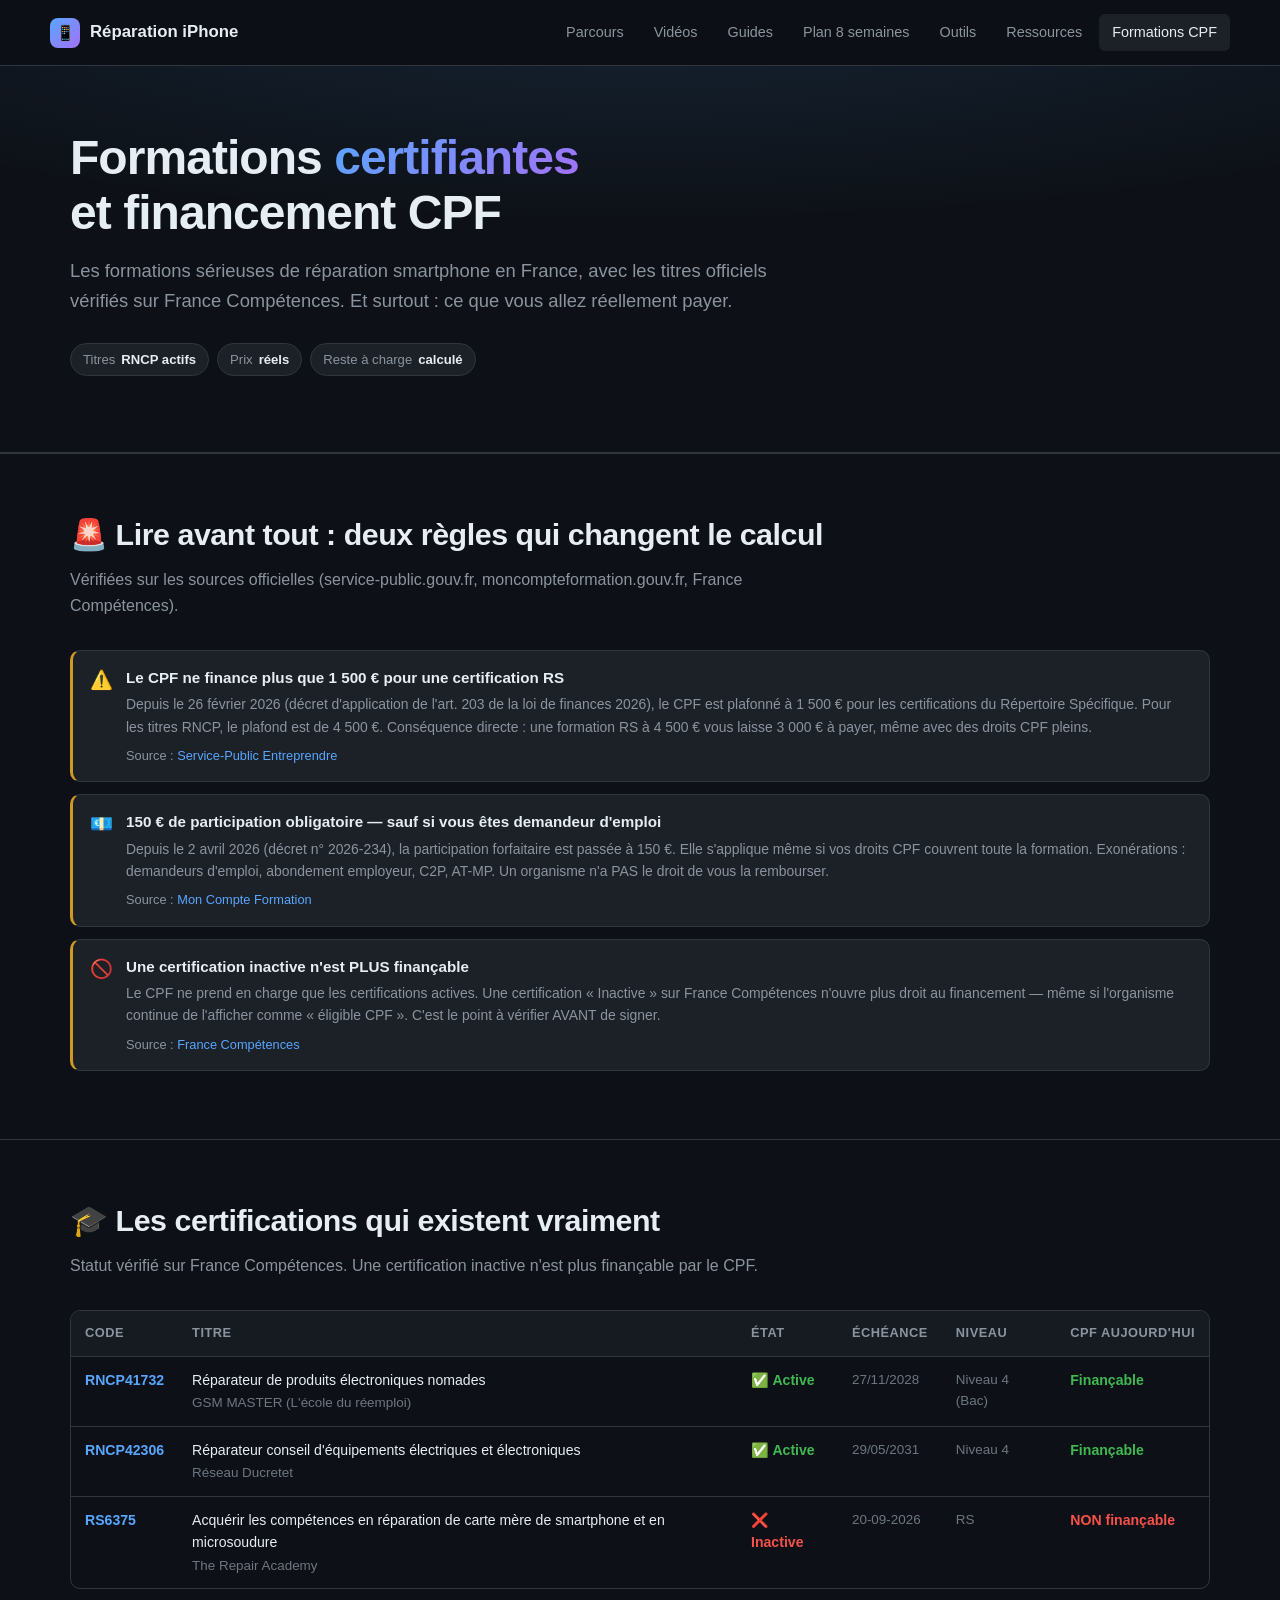
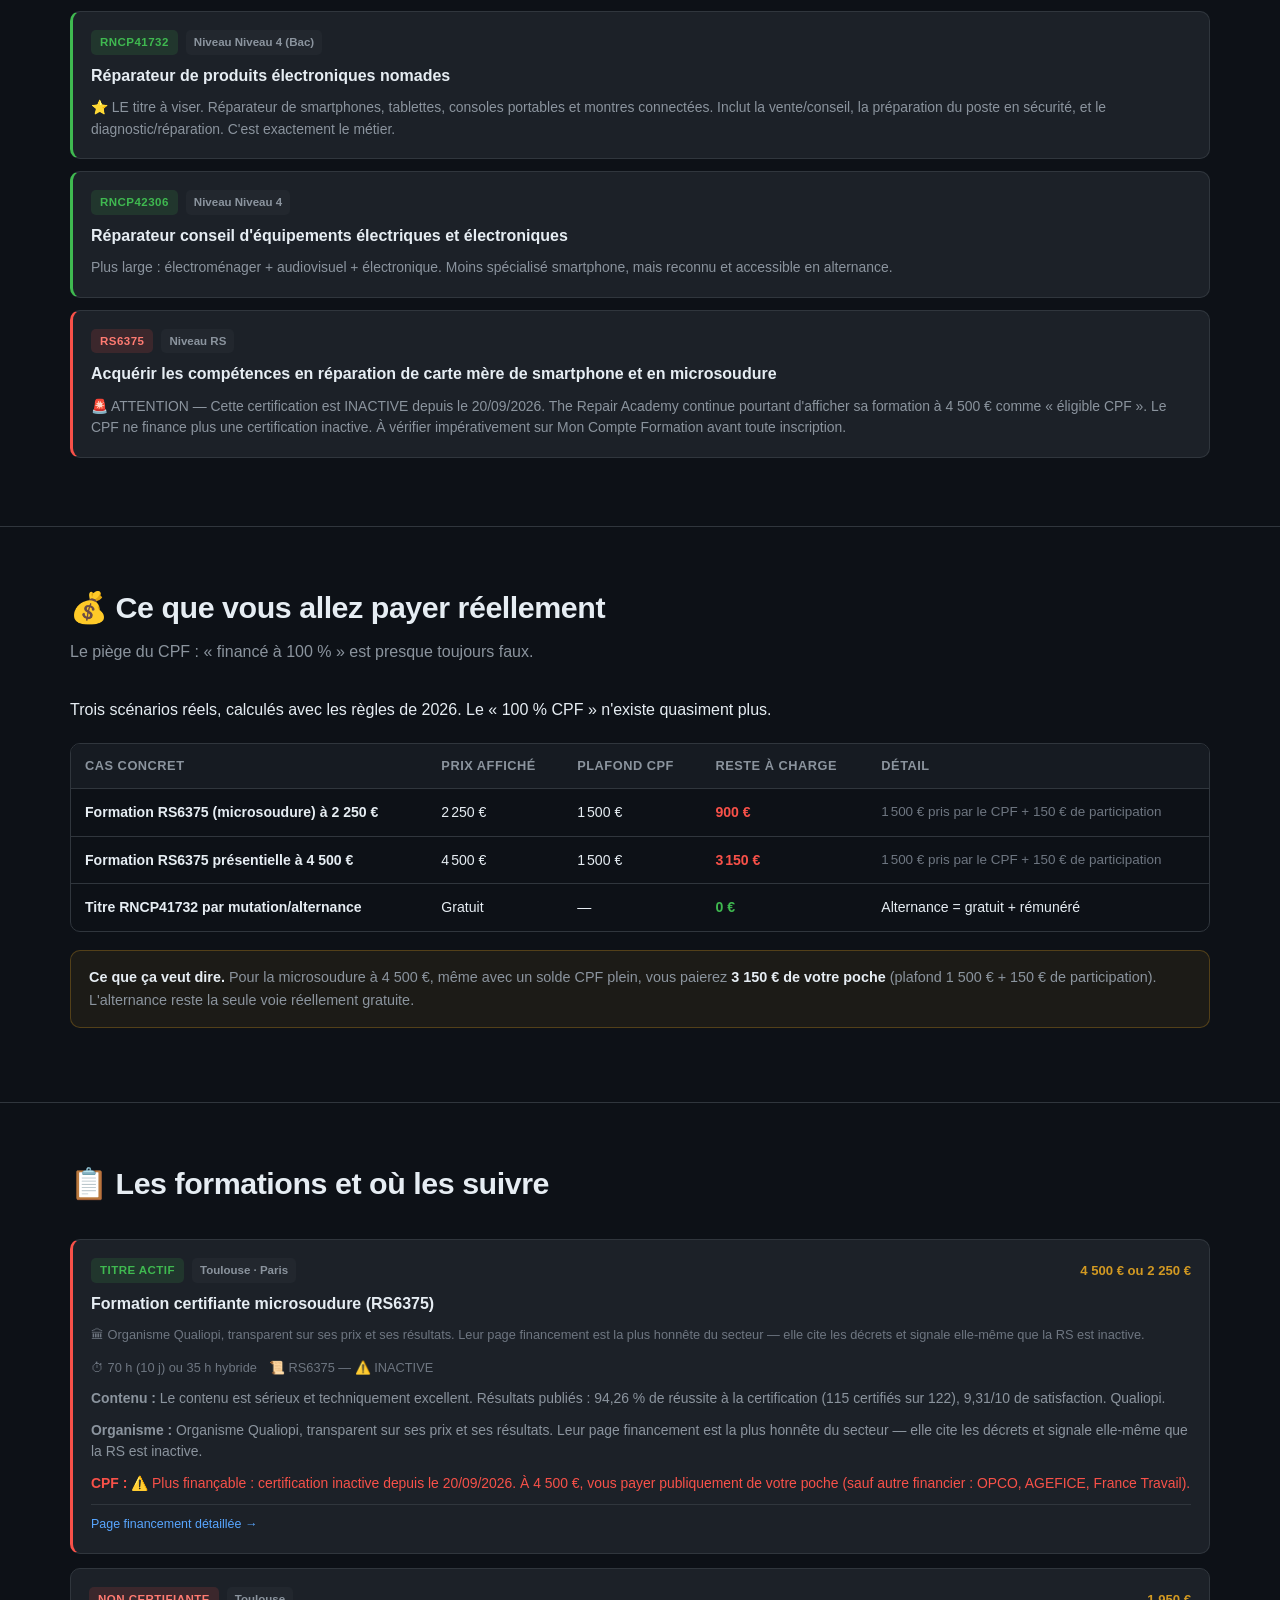
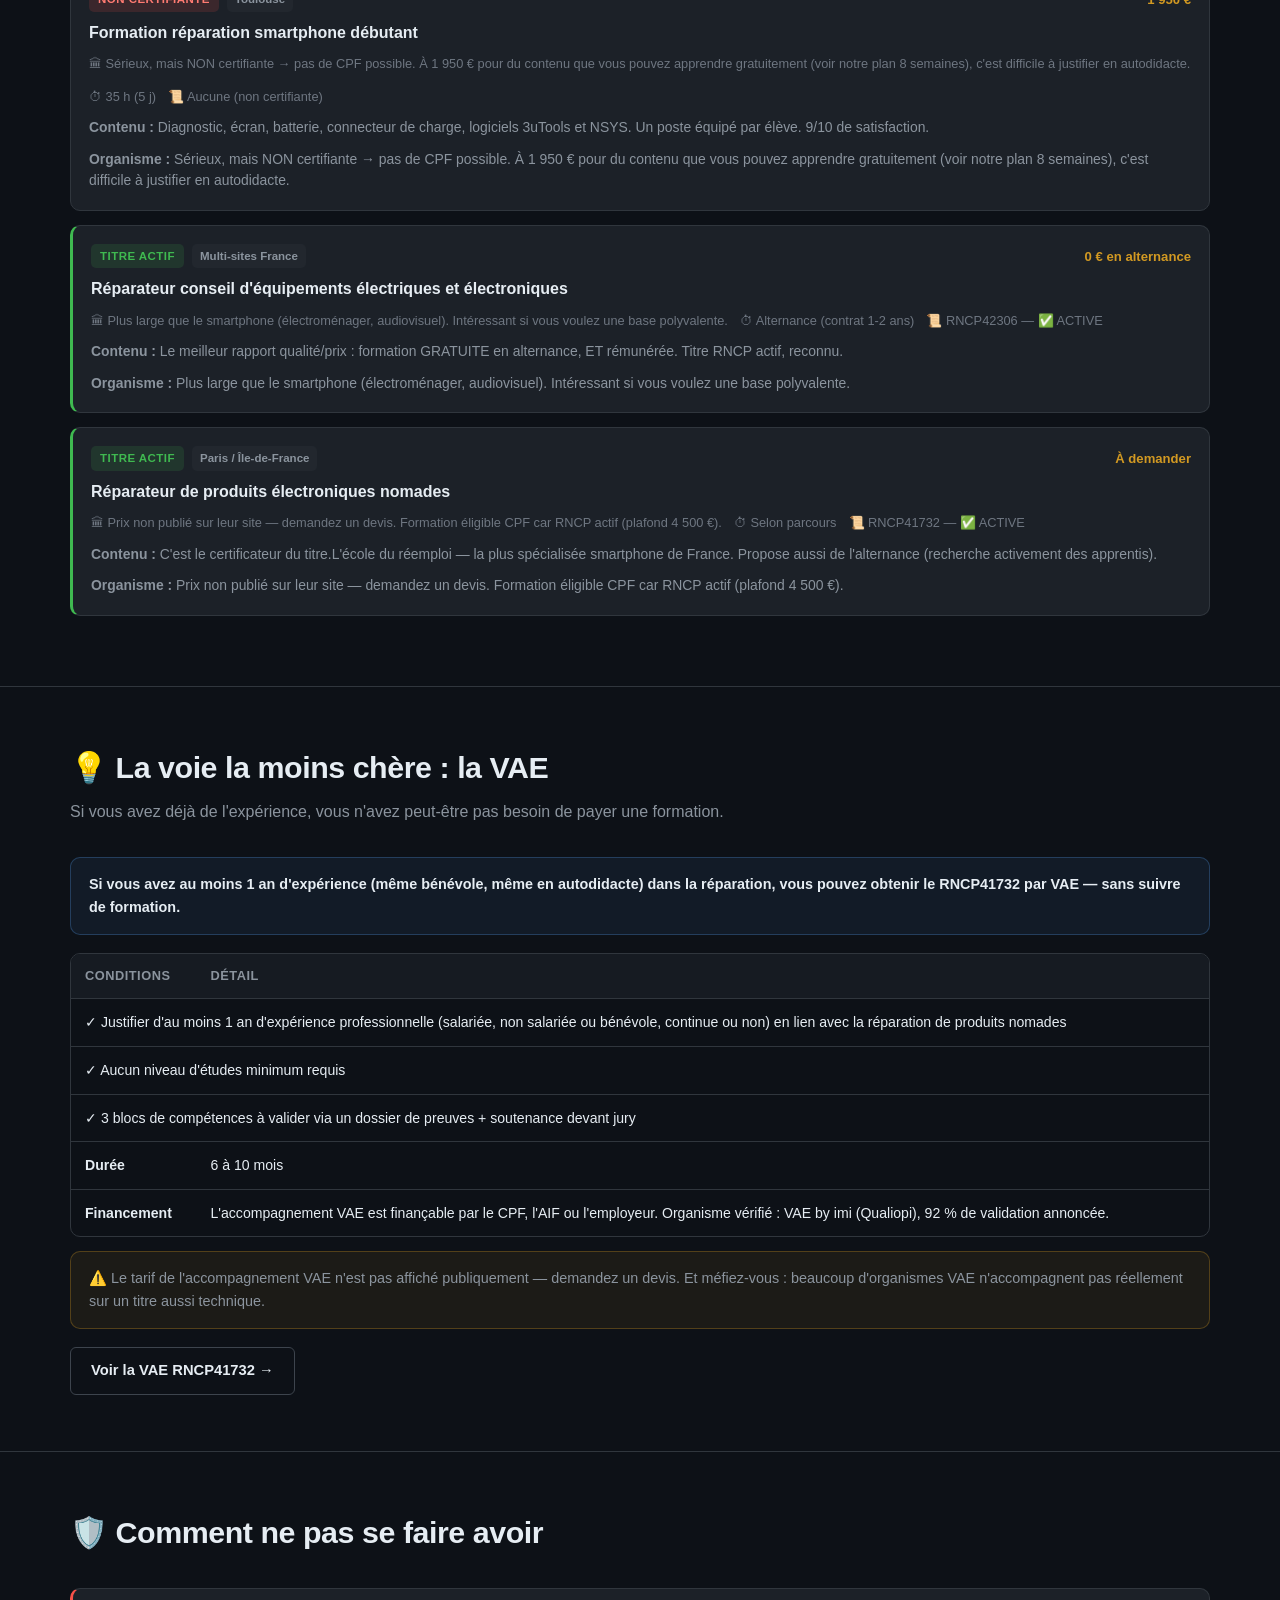
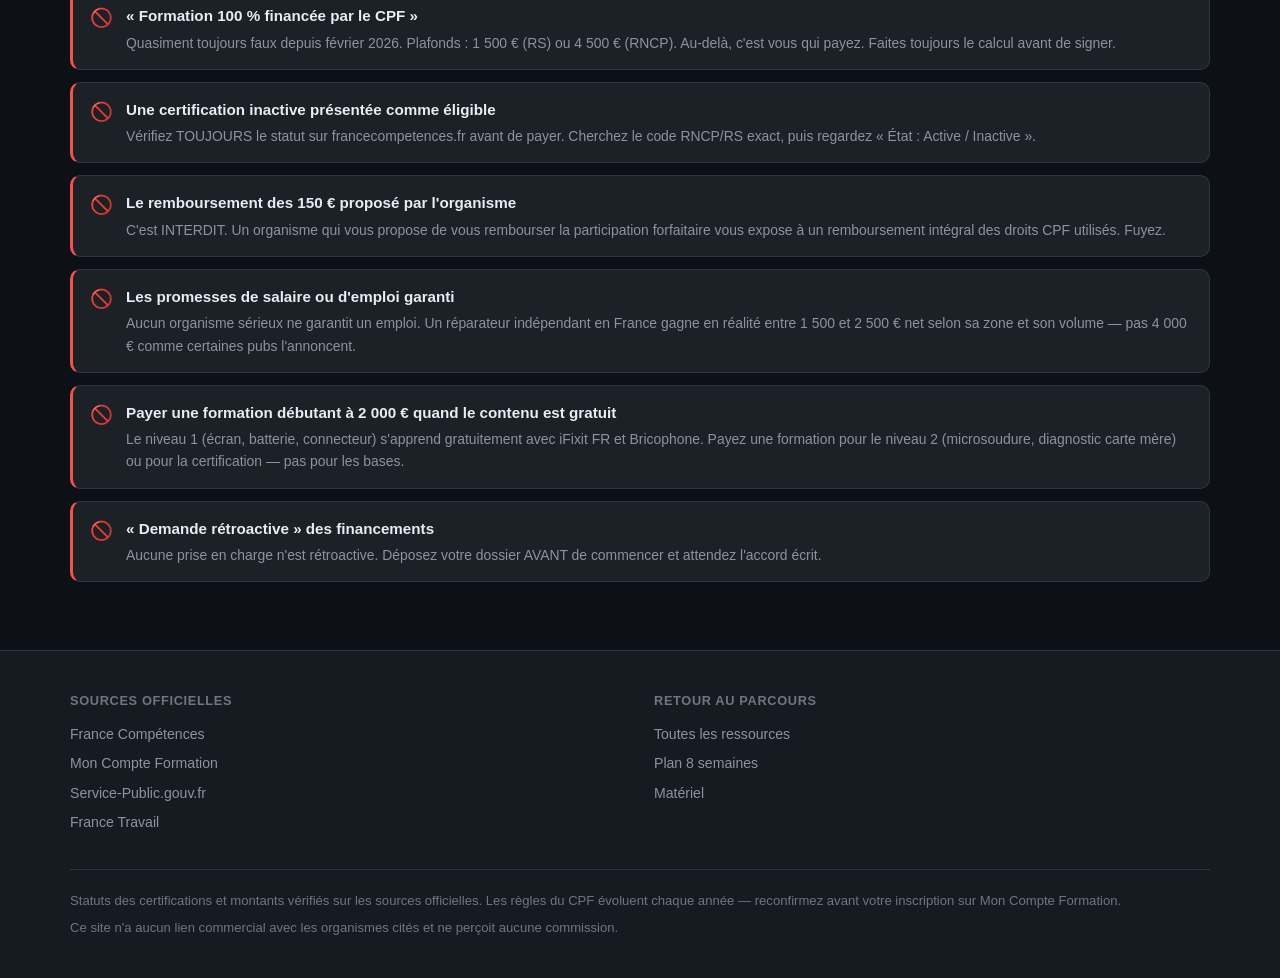
==== formations.html @ 770abe6a "Ajout page Formations CPF avec verifications officielles DECOUVERTES CRITIQUES verifiees sur francec" ====
<!DOCTYPE html>
<html lang="fr">
<head>
<meta charset="UTF-8">
<meta name="viewport" content="width=device-width, initial-scale=1">
<title>Formations CPF — Réparation smartphone</title>
<meta name="description" content="Formations sérieuses de réparation smartphone éligibles au CPF : titres RNCP actifs, prix réels, reste à charge calculé. Avec les pièges à éviter.">
<link rel="stylesheet" href="css/style.css">
</head>
<body>

<header>
  <div class="wrap nav">
    <a href="index.html" class="logo"><span class="mark">📱</span><span class="txt">Réparation iPhone</span></a>
    <nav class="nav-links">
      <a href="index.html">Parcours</a>
      <a href="videos.html">Vidéos</a>
      <a href="guides.html">Guides</a>
      <a href="plan.html">Plan 8 semaines</a>
      <a href="outils.html">Outils</a>
      <a href="ressources.html">Ressources</a>
      <a href="formations.html" class="active">Formations CPF</a>
    </nav>
  </div>
</header>

<div class="wrap">
  <div id="erreur-donnees" class="note-box warn hidden" style="margin-top:20px">
    <strong>⚠️ Impossible de charger les données.</strong> Lancez un serveur local : <code>python3 -m http.server 8000</code>.
  </div>
</div>

<section class="hero">
  <div class="wrap">
    <h1>Formations <span class="grad">certifiantes</span><br>et financement CPF</h1>
    <p class="lead">
      Les formations sérieuses de réparation smartphone en France, avec les titres officiels
      vérifiés sur France Compétences. Et surtout : ce que vous allez réellement payer.
    </p>
    <div class="badges">
      <span class="badge">Titres <strong>RNCP actifs</strong></span>
      <span class="badge">Prix <strong>réels</strong></span>
      <span class="badge">Reste à charge <strong>calculé</strong></span>
    </div>
  </div>
</section>

<section>
  <div class="wrap">
    <div class="sec-head">
      <h2>🚨 Lire avant tout : deux règles qui changent le calcul</h2>
      <p>Vérifiées sur les sources officielles (service-public.gouv.fr, moncompteformation.gouv.fr, France Compétences).</p>
    </div>
    <div id="regles-cles"></div>
  </div>
</section>

<section>
  <div class="wrap">
    <div class="sec-head">
      <h2>🎓 Les certifications qui existent vraiment</h2>
      <p>Statut vérifié sur France Compétences. Une certification inactive n'est plus finançable par le CPF.</p>
    </div>
    <div id="certifications"></div>
  </div>
</section>

<section>
  <div class="wrap">
    <div class="sec-head">
      <h2>💰 Ce que vous allez payer réellement</h2>
      <p>Le piège du CPF : « financé à 100 % » est presque toujours faux.</p>
    </div>
    <div id="simulateur"></div>
  </div>
</section>

<section>
  <div class="wrap">
    <div class="sec-head">
      <h2>📋 Les formations et où les suivre</h2>
    </div>
    <div id="formations-conteneur"></div>
  </div>
</section>

<section>
  <div class="wrap">
    <div class="sec-head">
      <h2>💡 La voie la moins chère : la VAE</h2>
      <p>Si vous avez déjà de l'expérience, vous n'avez peut-être pas besoin de payer une formation.</p>
    </div>
    <div id="vae-conteneur"></div>
  </div>
</section>

<section>
  <div class="wrap">
    <div class="sec-head">
      <h2>🛡️ Comment ne pas se faire avoir</h2>
    </div>
    <div id="pieges-cpf"></div>
  </div>
</section>

<footer>
  <div class="wrap">
    <div class="foot-grid">
      <div class="foot-col">
        <h5>Sources officielles</h5>
        <a href="https://www.francecompetences.fr" target="_blank" rel="noopener">France Compétences</a>
        <a href="https://www.moncompteformation.gouv.fr" target="_blank" rel="noopener">Mon Compte Formation</a>
        <a href="https://www.service-public.gouv.fr" target="_blank" rel="noopener">Service-Public.gouv.fr</a>
        <a href="https://www.francetravail.fr" target="_blank" rel="noopener">France Travail</a>
      </div>
      <div class="foot-col">
        <h5>Retour au parcours</h5>
        <a href="index.html">Toutes les ressources</a>
        <a href="plan.html">Plan 8 semaines</a>
        <a href="outils.html">Matériel</a>
      </div>
    </div>
    <div class="foot-bottom">
      <p>Statuts des certifications et montants vérifiés sur les sources officielles. Les règles du CPF évoluent chaque année — reconfirmez avant votre inscription sur Mon Compte Formation.</p>
      <p>Ce site n'a aucun lien commercial avec les organismes cités et ne perçoit aucune commission.</p>
    </div>
  </div>
</footer>

<script src="js/app.js"></script>
<script src="js/formations.js"></script>
</body>
</html>
---- css/style.css ----
/* ============================================
   Réparation iPhone — Feuille de style
   Thème sombre moderne, responsive
   ============================================ */

:root {
  --bg: #0d1117;
  --bg-alt: #161b22;
  --bg-card: #1c2128;
  --bg-hover: #22272e;
  --border: #30363d;
  --border-light: #3d444d;
  --text: #e6edf3;
  --text-dim: #8b949e;
  --text-faint: #6e7681;
  --accent: #58a6ff;
  --accent-hover: #79c0ff;
  --vert: #3fb950;
  --bleu: #58a6ff;
  --orange: #d29922;
  --rouge: #f85149;
  --violet: #a371f7;
  --radius: 10px;
  --radius-sm: 6px;
  --shadow: 0 4px 16px rgba(0,0,0,.4);
  --maxw: 1180px;
}

* { box-sizing: border-box; margin: 0; padding: 0; }

html { scroll-behavior: smooth; }

body {
  font-family: -apple-system, BlinkMacSystemFont, "Segoe UI", Roboto, "Helvetica Neue", Arial, sans-serif;
  background: var(--bg);
  color: var(--text);
  line-height: 1.6;
  -webkit-font-smoothing: antialiased;
}

a { color: var(--accent); text-decoration: none; }
a:hover { color: var(--accent-hover); text-decoration: underline; }

.wrap { max-width: var(--maxw); margin: 0 auto; padding: 0 20px; }

/* ---------- HEADER ---------- */
header {
  border-bottom: 1px solid var(--border);
  background: rgba(13,17,23,.95);
  backdrop-filter: blur(8px);
  position: sticky;
  top: 0;
  z-index: 100;
}

.nav {
  display: flex;
  align-items: center;
  justify-content: space-between;
  gap: 16px;
  padding: 14px 0;
  flex-wrap: wrap;
}

.logo {
  display: flex;
  align-items: center;
  gap: 10px;
  font-weight: 700;
  font-size: 1.05rem;
  color: var(--text);
}
.logo:hover { text-decoration: none; color: var(--text); }
.logo .mark {
  width: 30px; height: 30px;
  border-radius: 8px;
  background: linear-gradient(135deg, var(--accent), var(--violet));
  display: grid;
  place-items: center;
  font-size: 15px;
  flex-shrink: 0;
}

.nav-links { display: flex; gap: 4px; flex-wrap: wrap; }
.nav-links a {
  padding: 7px 13px;
  border-radius: var(--radius-sm);
  color: var(--text-dim);
  font-size: .9rem;
  font-weight: 500;
  transition: background .15s, color .15s;
}
.nav-links a:hover { background: var(--bg-hover); color: var(--text); text-decoration: none; }
.nav-links a.active { background: var(--bg-card); color: var(--text); }

/* ---------- HERO ---------- */
.hero {
  padding: 64px 0 48px;
  border-bottom: 1px solid var(--border);
  background:
    radial-gradient(ellipse 80% 60% at 50% -20%, rgba(88,166,255,.13), transparent),
    var(--bg);
}

.hero h1 {
  font-size: clamp(1.9rem, 5vw, 3rem);
  line-height: 1.15;
  letter-spacing: -.02em;
  margin-bottom: 16px;
  font-weight: 800;
}
.hero h1 .grad {
  background: linear-gradient(135deg, var(--accent), var(--violet));
  -webkit-background-clip: text;
  background-clip: text;
  -webkit-text-fill-color: transparent;
}
.hero p.lead {
  font-size: clamp(1rem, 2.2vw, 1.15rem);
  color: var(--text-dim);
  max-width: 720px;
  margin-bottom: 28px;
}

.badges { display: flex; gap: 8px; flex-wrap: wrap; margin-bottom: 28px; }
.badge {
  display: inline-flex;
  align-items: center;
  gap: 6px;
  padding: 5px 12px;
  background: var(--bg-card);
  border: 1px solid var(--border);
  border-radius: 100px;
  font-size: .82rem;
  color: var(--text-dim);
}
.badge strong { color: var(--text); font-weight: 600; }

.cta-row { display: flex; gap: 12px; flex-wrap: wrap; }

.btn {
  display: inline-flex;
  align-items: center;
  gap: 8px;
  padding: 11px 20px;
  border-radius: var(--radius-sm);
  font-weight: 600;
  font-size: .92rem;
  border: 1px solid transparent;
  cursor: pointer;
  transition: all .15s;
}
.btn-primary { background: var(--accent); color: #04121f; }
.btn-primary:hover { background: var(--accent-hover); text-decoration: none; color: #04121f; }
.btn-ghost { background: transparent; color: var(--text); border-color: var(--border-light); }
.btn-ghost:hover { background: var(--bg-hover); text-decoration: none; color: var(--text); }

/* ---------- SECTIONS ---------- */
section { padding: 56px 0; }
section + section { border-top: 1px solid var(--border); }

.sec-head { margin-bottom: 32px; }
.sec-head h2 {
  font-size: clamp(1.4rem, 3.2vw, 1.9rem);
  letter-spacing: -.015em;
  margin-bottom: 8px;
  font-weight: 700;
}
.sec-head p { color: var(--text-dim); max-width: 760px; }

/* ---------- SEARCH ---------- */
.search-bar {
  display: flex;
  gap: 10px;
  margin-bottom: 20px;
  flex-wrap: wrap;
  align-items: center;
}
.search-bar input {
  flex: 1;
  min-width: 220px;
  padding: 11px 15px;
  background: var(--bg-card);
  border: 1px solid var(--border);
  border-radius: var(--radius-sm);
  color: var(--text);
  font-size: .95rem;
  font-family: inherit;
}
.search-bar input:focus {
  outline: none;
  border-color: var(--accent);
  box-shadow: 0 0 0 3px rgba(88,166,255,.15);
}

.filters { display: flex; gap: 7px; flex-wrap: wrap; margin-bottom: 28px; }
.chip {
  padding: 6px 14px;
  background: var(--bg-card);
  border: 1px solid var(--border);
  border-radius: 100px;
  font-size: .84rem;
  color: var(--text-dim);
  cursor: pointer;
  transition: all .15s;
  font-family: inherit;
}
.chip:hover { border-color: var(--border-light); color: var(--text); }
.chip.active { background: var(--accent); border-color: var(--accent); color: #04121f; font-weight: 600; }

/* ---------- NIVEAUX ---------- */
.niveau { margin-bottom: 48px; }

.niveau-head {
  display: flex;
  align-items: flex-start;
  gap: 16px;
  margin-bottom: 20px;
  padding-bottom: 16px;
  border-bottom: 1px solid var(--border);
}

.niveau-num {
  width: 44px; height: 44px;
  border-radius: 11px;
  display: grid;
  place-items: center;
  font-weight: 800;
  font-size: 1.15rem;
  flex-shrink: 0;
  color: #04121f;
}
.n-vert   { background: var(--vert); }
.n-bleu   { background: var(--bleu); }
.n-orange { background: var(--orange); }
.n-rouge  { background: var(--rouge); }

.niveau-head h3 { font-size: 1.25rem; margin-bottom: 4px; font-weight: 700; }
.niveau-head .obj { color: var(--text-dim); font-size: .92rem; }

/* ---------- CARTES ---------- */
.grid {
  display: grid;
  grid-template-columns: repeat(auto-fill, minmax(310px, 1fr));
  gap: 14px;
}

.card {
  background: var(--bg-card);
  border: 1px solid var(--border);
  border-radius: var(--radius);
  padding: 18px;
  transition: border-color .15s, transform .15s;
  display: flex;
  flex-direction: column;
  gap: 10px;
}
.card:hover { border-color: var(--border-light); transform: translateY(-2px); }
.card.alerte { border-left: 3px solid var(--orange); }

.card-top { display: flex; align-items: center; gap: 8px; flex-wrap: wrap; }

.tag {
  padding: 3px 9px;
  border-radius: 5px;
  font-size: .72rem;
  font-weight: 700;
  text-transform: uppercase;
  letter-spacing: .04em;
}
.t-video  { background: rgba(248,81,73,.14);  color: #ff7b72; }
.t-guide  { background: rgba(88,166,255,.14); color: var(--accent); }
.t-cours  { background: rgba(163,113,247,.14);color: var(--violet); }
.t-article{ background: rgba(63,185,80,.14);  color: var(--vert); }
.t-pdf    { background: rgba(210,153,34,.14); color: var(--orange); }

.lang {
  padding: 3px 8px;
  border-radius: 5px;
  font-size: .72rem;
  font-weight: 700;
  background: var(--bg-hover);
  color: var(--text-dim);
}
.lang.fr { color: var(--vert); }

.note {
  margin-left: auto;
  font-size: .82rem;
  font-weight: 700;
  color: var(--orange);
  white-space: nowrap;
}

.card h4 { font-size: 1rem; line-height: 1.4; font-weight: 650; }
.card h4 a { color: var(--text); }
.card h4 a:hover { color: var(--accent); text-decoration: none; }

.card .meta {
  display: flex;
  gap: 12px;
  flex-wrap: wrap;
  font-size: .8rem;
  color: var(--text-faint);
}

.card .pourquoi {
  font-size: .87rem;
  color: var(--text-dim);
  line-height: 1.55;
  flex: 1;
}

.card .src {
  font-size: .78rem;
  color: var(--text-faint);
  padding-top: 10px;
  border-top: 1px solid var(--border);
  display: flex;
  justify-content: space-between;
  align-items: center;
  gap: 8px;
}

.verif { color: var(--vert); font-size: .75rem; white-space: nowrap; }
.verif.partiel { color: var(--orange); }

/* ---------- TABLEAUX ---------- */
.table-wrap { overflow-x: auto; border: 1px solid var(--border); border-radius: var(--radius); }

table { width: 100%; border-collapse: collapse; font-size: .88rem; min-width: 620px; }
thead { background: var(--bg-alt); }
th {
  text-align: left;
  padding: 12px 14px;
  font-weight: 650;
  color: var(--text-dim);
  font-size: .8rem;
  text-transform: uppercase;
  letter-spacing: .04em;
  border-bottom: 1px solid var(--border);
  white-space: nowrap;
}
td { padding: 12px 14px; border-bottom: 1px solid var(--border); vertical-align: top; }
tbody tr:last-child td { border-bottom: none; }
tbody tr:hover { background: var(--bg-hover); }

.prix { font-weight: 700; color: var(--vert); white-space: nowrap; }
.zone { color: var(--text-faint); font-size: .84rem; }

/* ---------- ALERTES ---------- */
.alert {
  display: flex;
  gap: 13px;
  padding: 15px 17px;
  border-radius: var(--radius);
  background: var(--bg-card);
  border: 1px solid var(--border);
  border-left: 3px solid var(--rouge);
  margin-bottom: 12px;
}
.alert .ico { font-size: 1.15rem; flex-shrink: 0; line-height: 1.5; }
.alert h4 { font-size: .95rem; margin-bottom: 3px; font-weight: 650; }
.alert p { font-size: .87rem; color: var(--text-dim); }

.note-box {
  padding: 15px 18px;
  border-radius: var(--radius);
  background: rgba(88,166,255,.07);
  border: 1px solid rgba(88,166,255,.25);
  margin: 18px 0;
  font-size: .9rem;
  color: var(--text-dim);
}
.note-box strong { color: var(--text); }
.note-box.warn { background: rgba(210,153,34,.08); border-color: rgba(210,153,34,.3); }

/* ---------- PLAN 8 SEMAINES ---------- */
.semaine {
  display: grid;
  grid-template-columns: 76px 1fr;
  gap: 18px;
  padding: 20px;
  background: var(--bg-card);
  border: 1px solid var(--border);
  border-radius: var(--radius);
  margin-bottom: 12px;
}
.semaine-num {
  text-align: center;
  padding: 10px 0;
  background: var(--bg-hover);
  border-radius: var(--radius-sm);
  height: fit-content;
}
.semaine-num .s { font-size: .68rem; text-transform: uppercase; letter-spacing: .08em; color: var(--text-faint); font-weight: 700; }
.semaine-num .n { font-size: 1.5rem; font-weight: 800; color: var(--accent); line-height: 1.1; }
.semaine h4 { font-size: 1.02rem; margin-bottom: 4px; font-weight: 650; }
.semaine .obj { font-size: .87rem; color: var(--text-dim); margin-bottom: 11px; }
.semaine ul { list-style: none; display: flex; flex-direction: column; gap: 6px; }
.semaine li {
  font-size: .87rem;
  color: var(--text-dim);
  padding-left: 19px;
  position: relative;
}
.semaine li::before {
  content: "▸";
  position: absolute;
  left: 4px;
  color: var(--accent);
}
.semaine .livrable {
  margin-top: 12px;
  padding-top: 11px;
  border-top: 1px solid var(--border);
  font-size: .82rem;
  color: var(--vert);
  font-weight: 600;
}

/* ---------- FOOTER ---------- */
footer {
  padding: 40px 0;
  border-top: 1px solid var(--border);
  background: var(--bg-alt);
}
.foot-grid {
  display: grid;
  grid-template-columns: repeat(auto-fit, minmax(220px, 1fr));
  gap: 28px;
  margin-bottom: 28px;
}
.foot-col h5 {
  font-size: .8rem;
  text-transform: uppercase;
  letter-spacing: .05em;
  color: var(--text-faint);
  margin-bottom: 11px;
  font-weight: 700;
}
.foot-col a { display: block; font-size: .88rem; margin-bottom: 7px; color: var(--text-dim); }
.foot-col a:hover { color: var(--accent); }
.foot-bottom {
  padding-top: 20px;
  border-top: 1px solid var(--border);
  font-size: .82rem;
  color: var(--text-faint);
}
.foot-bottom p + p { margin-top: 6px; }

/* ---------- UTILITAIRES ---------- */
.hidden { display: none !important; }
.center { text-align: center; }
.mt-0 { margin-top: 0; }
.mb-0 { margin-bottom: 0; }
.muted { color: var(--text-dim); }

.avert-final {
  margin-top: 24px;
  padding: 20px;
  border-radius: var(--radius);
  background: var(--bg-card);
  border: 1px solid var(--border);
  font-size: .9rem;
  color: var(--text-dim);
}

/* ---------- RESPONSIVE ---------- */
@media (max-width: 700px) {
  .hero { padding: 40px 0 32px; }
  section { padding: 40px 0; }
  .nav { padding: 11px 0; }
  .nav-links a { padding: 6px 10px; font-size: .85rem; }
  .grid { grid-template-columns: 1fr; }
  .semaine { grid-template-columns: 1fr; gap: 12px; }
  .semaine-num { display: flex; align-items: center; gap: 8px; justify-content: center; padding: 8px; }
  .semaine-num .n { font-size: 1.2rem; }
  .niveau-head { flex-direction: column; gap: 11px; }
  .logo span.txt { display: none; }
}

@media print {
  header, .cta-row, .filters, .search-bar { display: none; }
  body { background: #fff; color: #000; }
  .card, .semaine, .table-wrap { break-inside: avoid; }
}
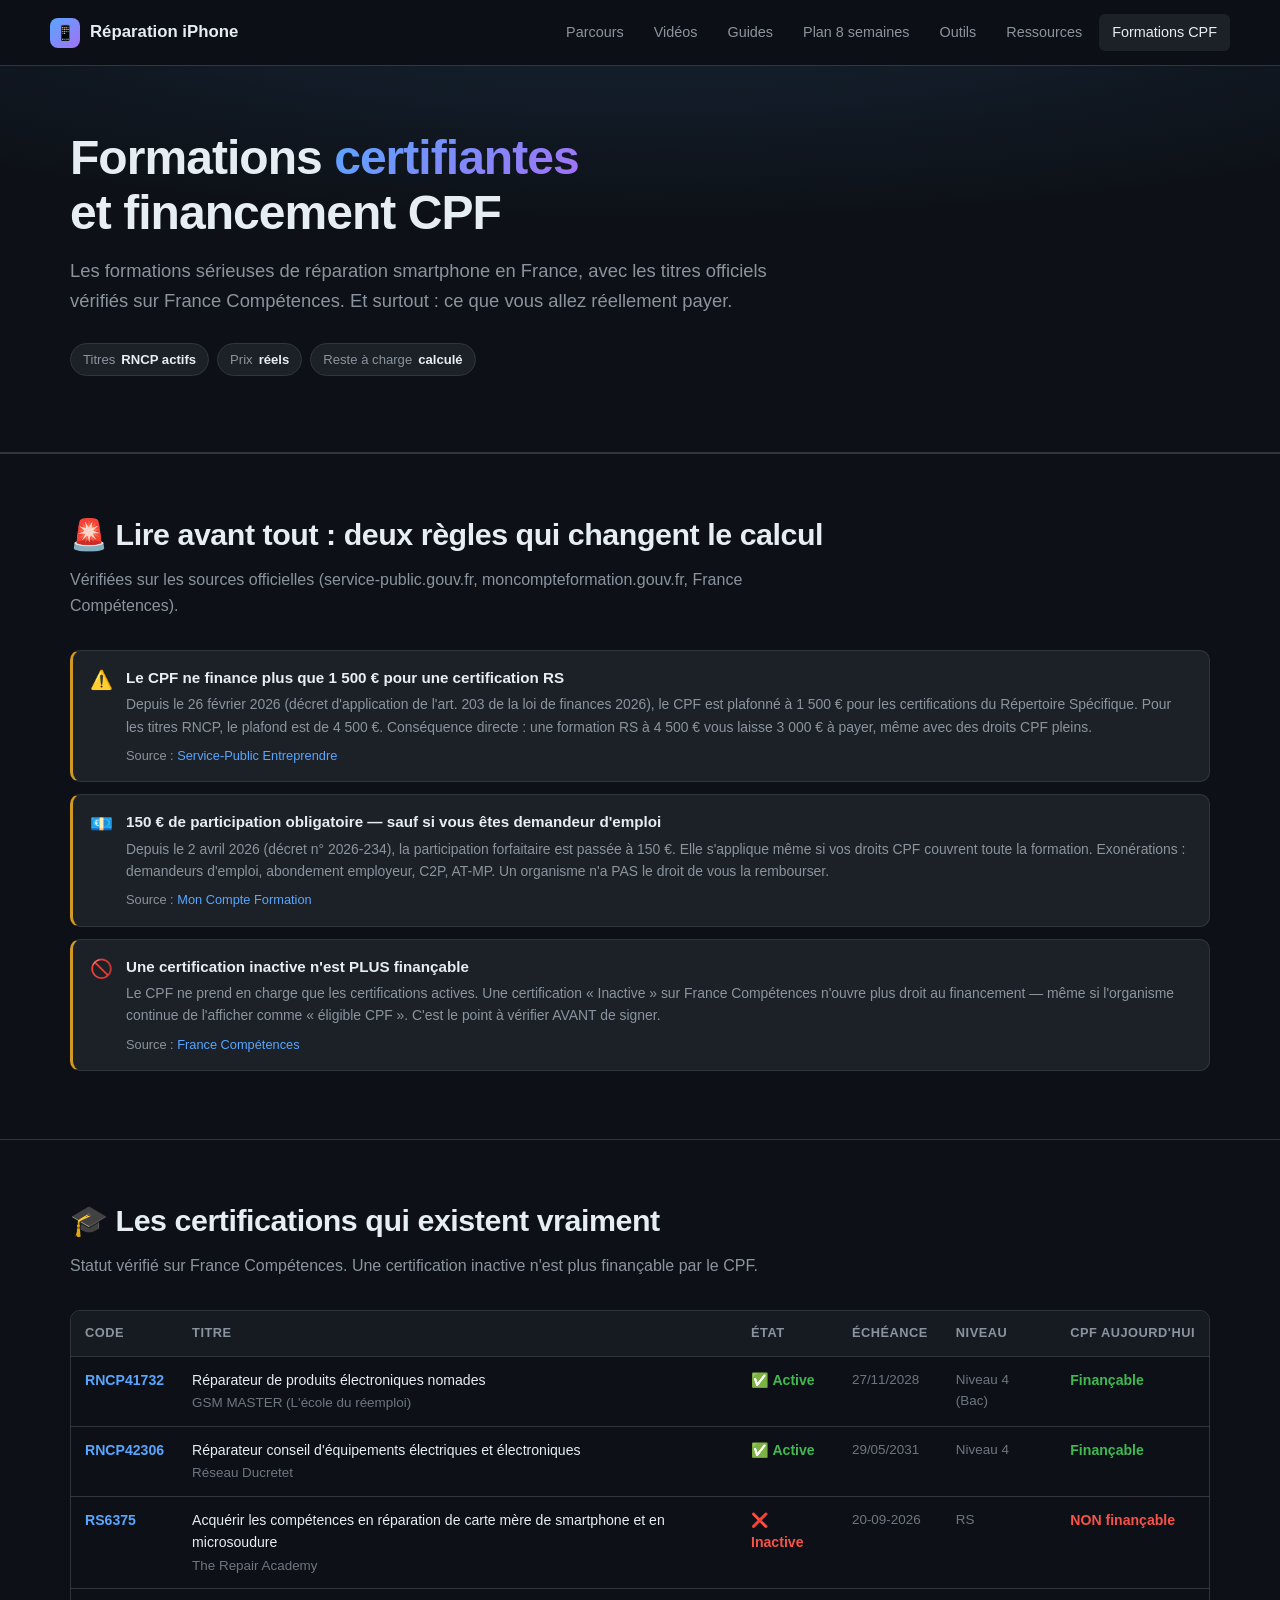
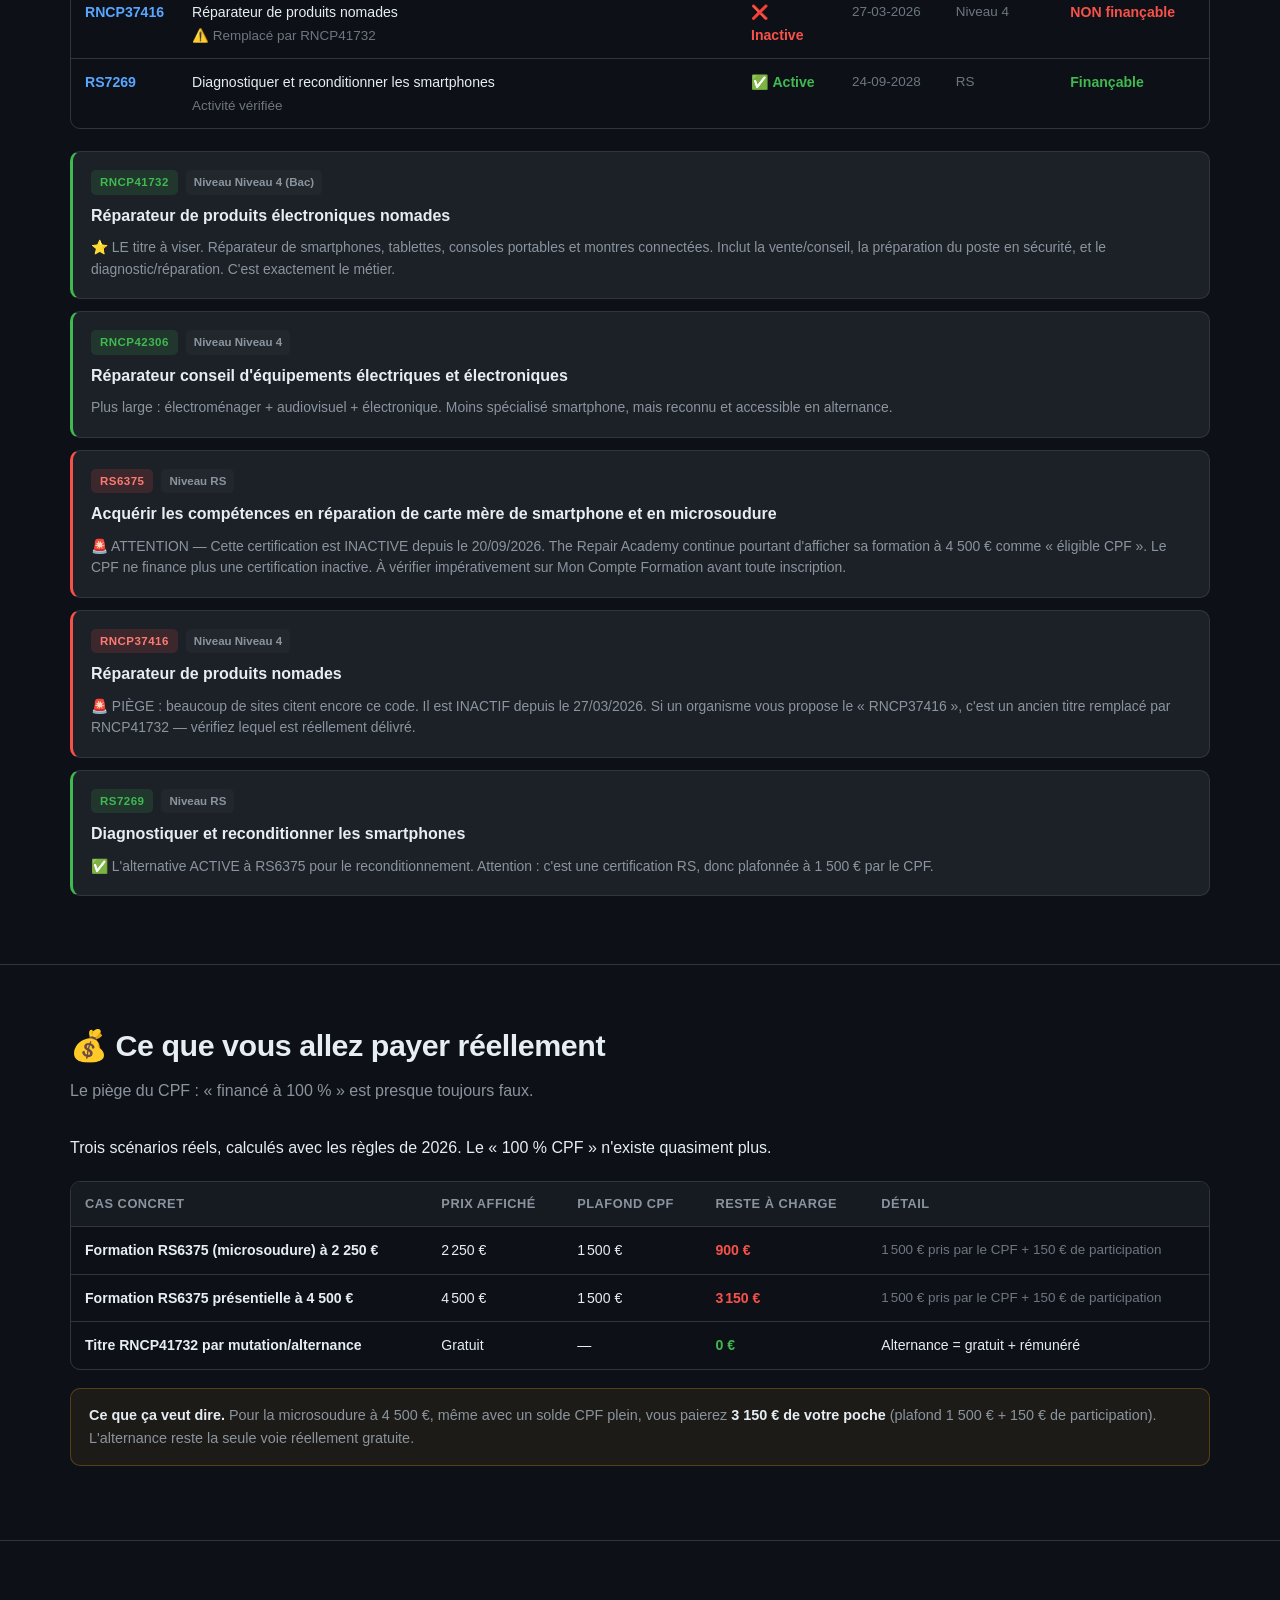
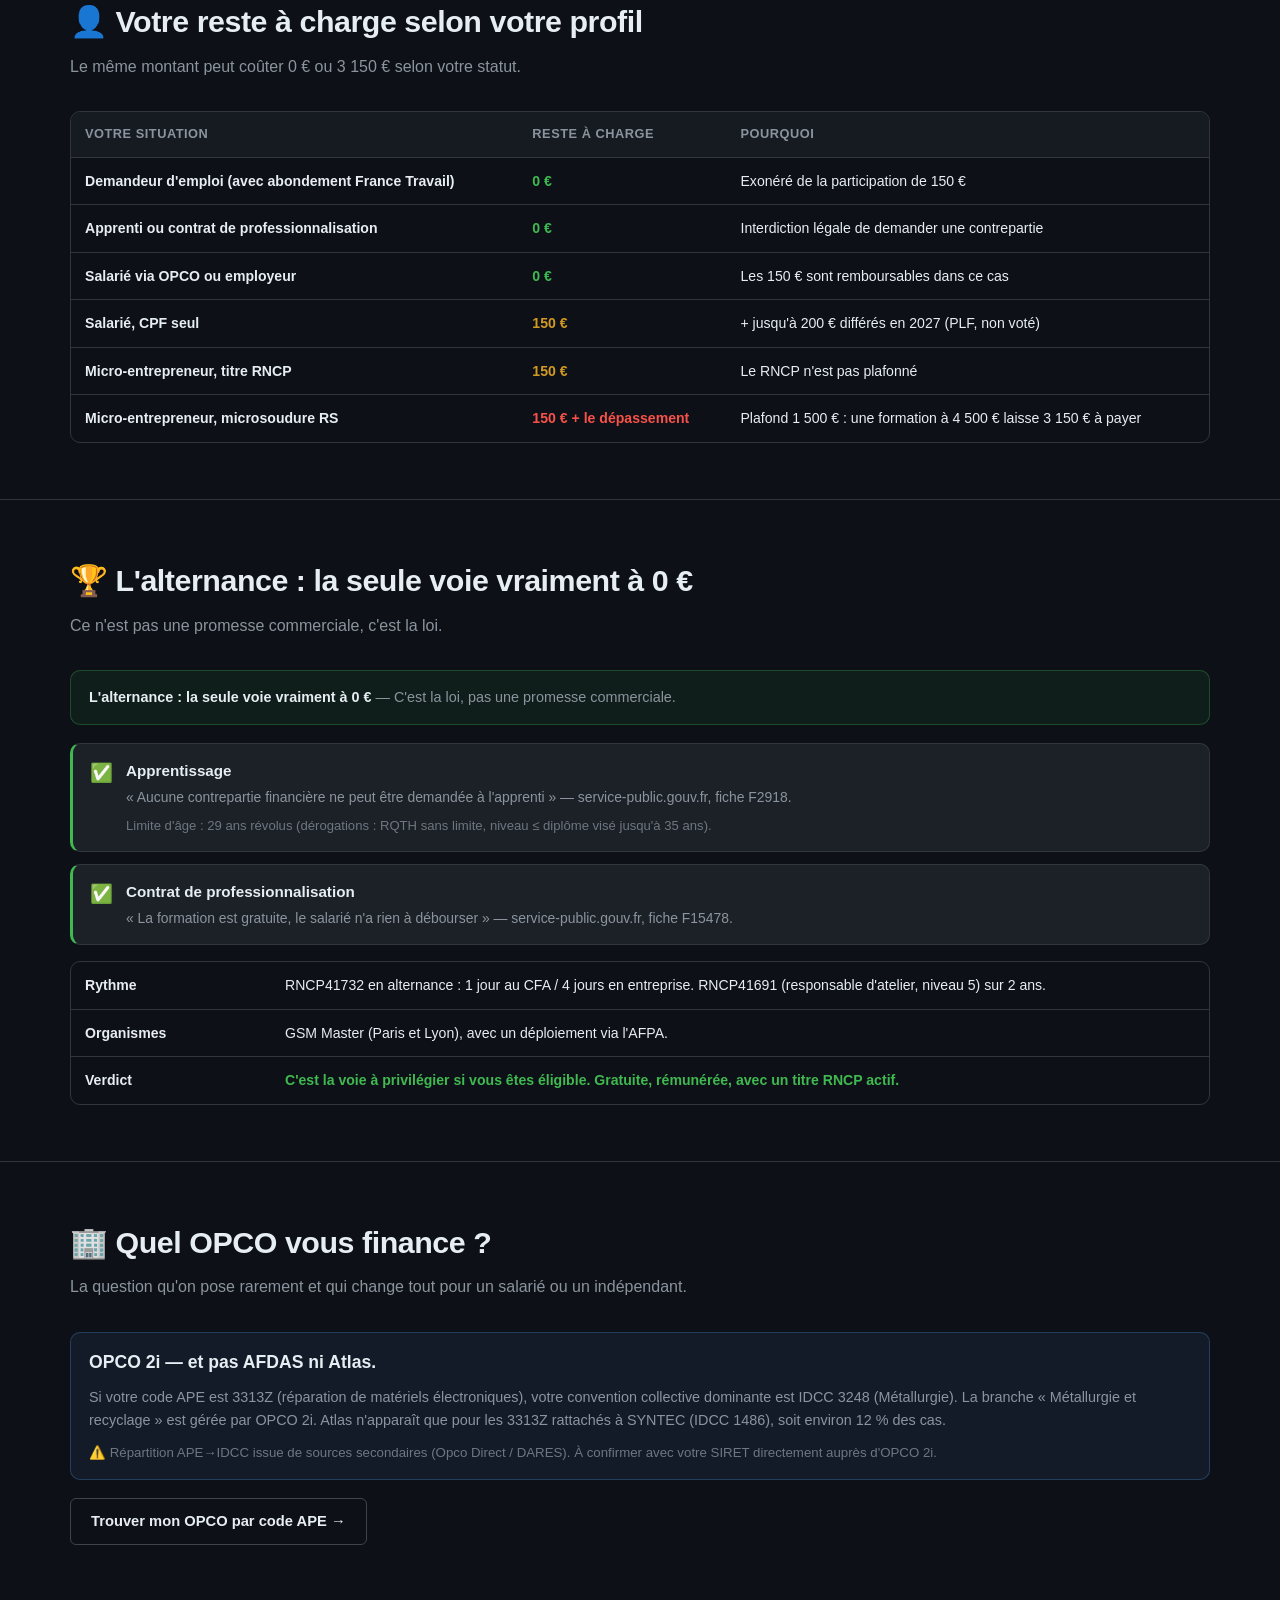
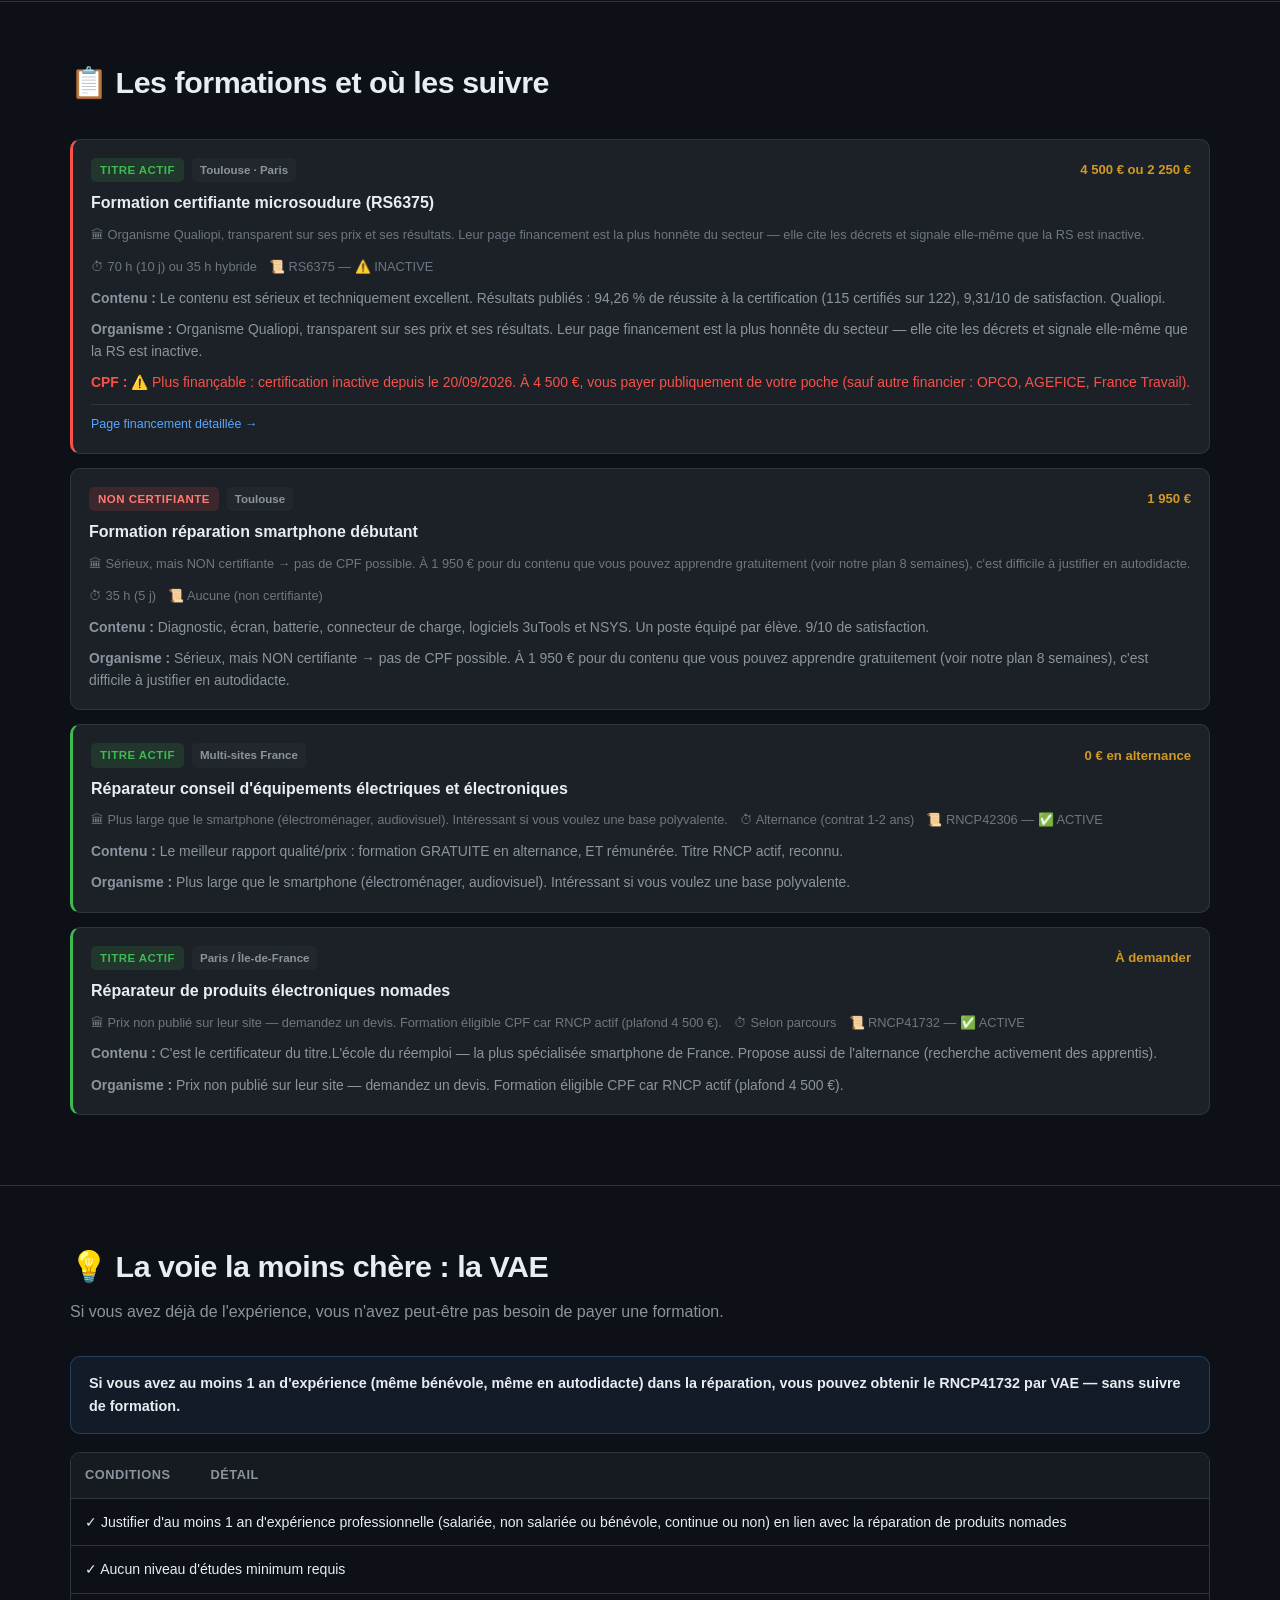
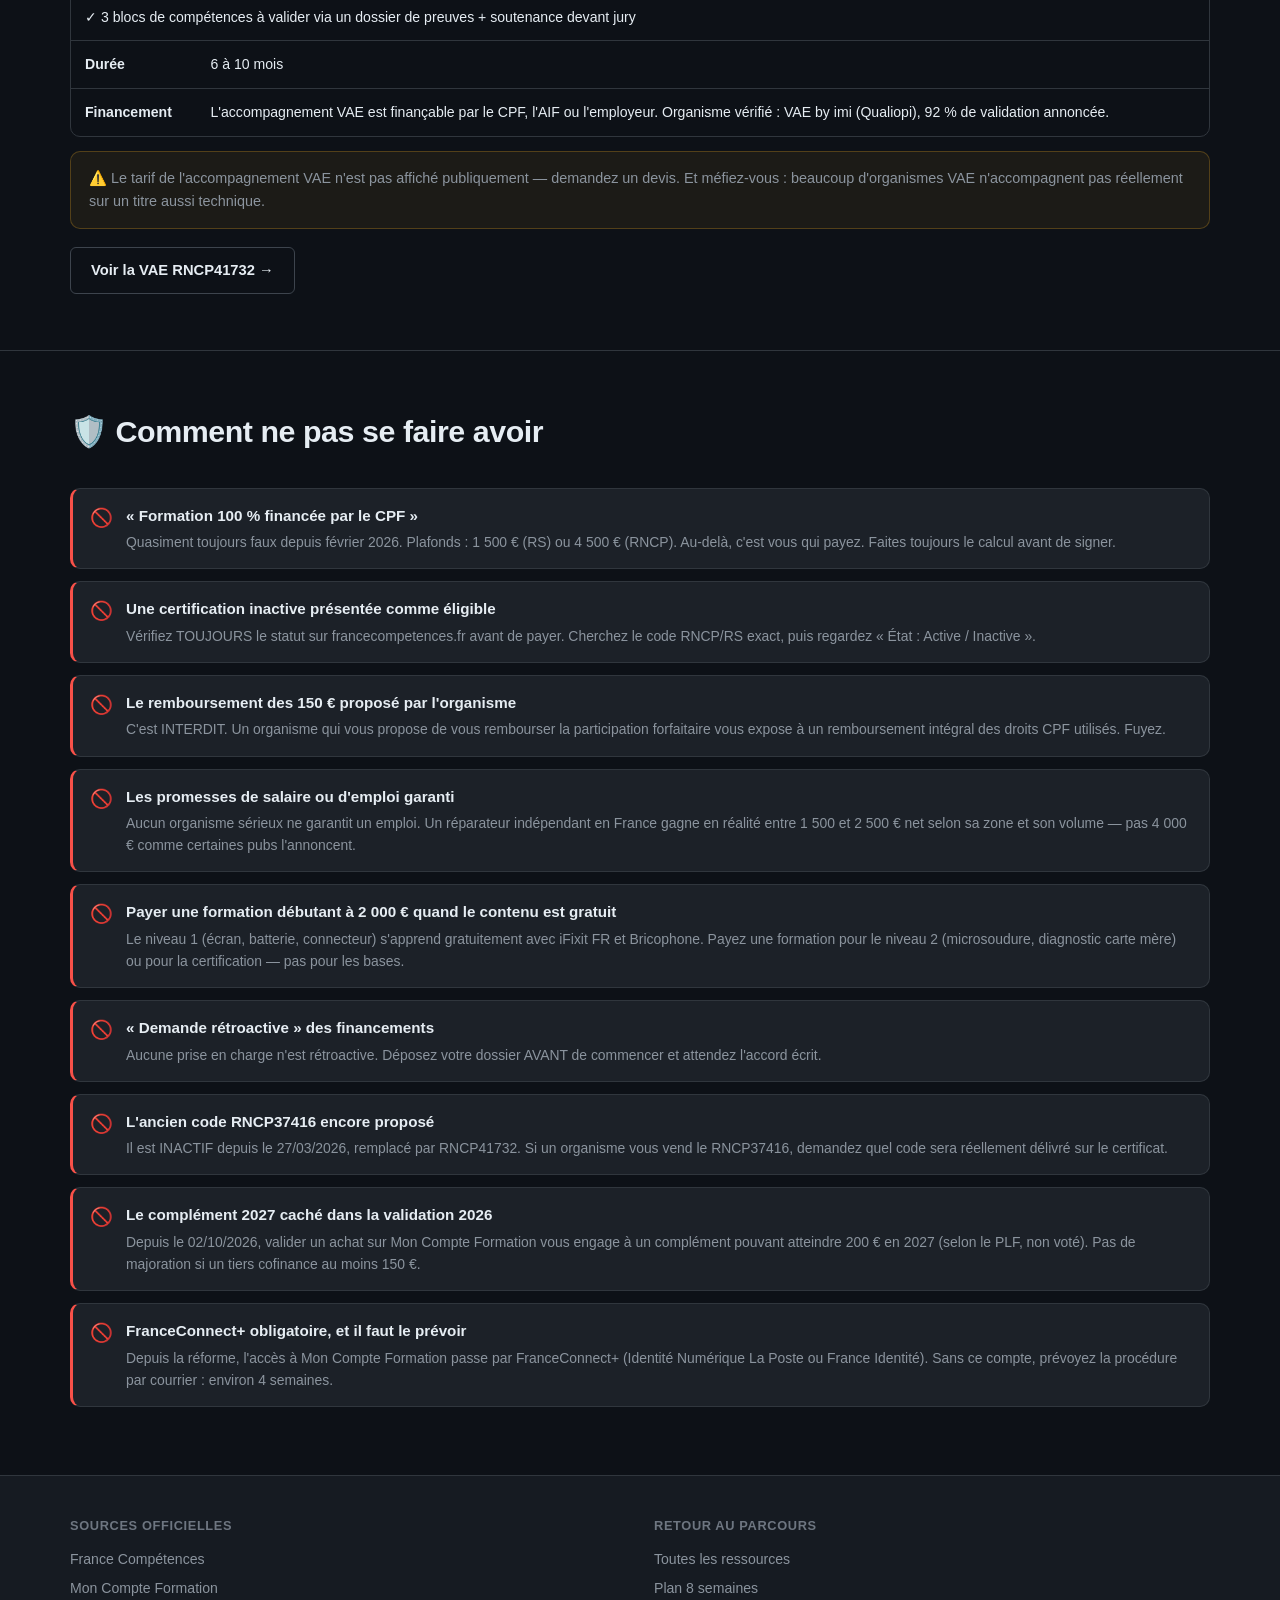
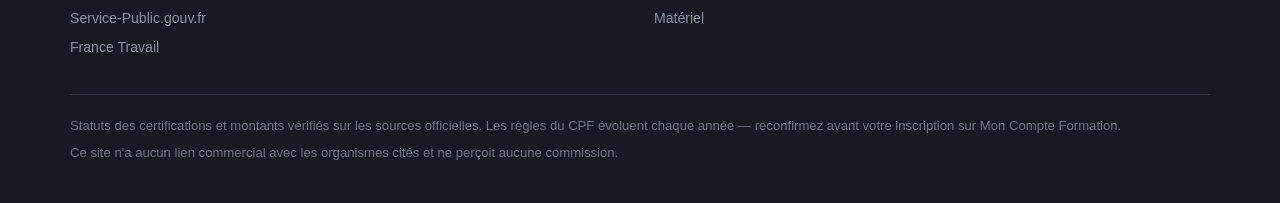
==== commit 923565b1: "Corrections formations : 2 certifications fantomes + OPCO 2i Verifications officielles ajoutees : - " ====
--- a/formations.html
+++ b/formations.html
@@ -78,6 +78,36 @@
 <section>
   <div class="wrap">
     <div class="sec-head">
+      <h2>👤 Votre reste à charge selon votre profil</h2>
+      <p>Le même montant peut coûter 0 € ou 3 150 € selon votre statut.</p>
+    </div>
+    <div id="profils"></div>
+  </div>
+</section>
+
+<section>
+  <div class="wrap">
+    <div class="sec-head">
+      <h2>🏆 L'alternance : la seule voie vraiment à 0 €</h2>
+      <p>Ce n'est pas une promesse commerciale, c'est la loi.</p>
+    </div>
+    <div id="alternance-conteneur"></div>
+  </div>
+</section>
+
+<section>
+  <div class="wrap">
+    <div class="sec-head">
+      <h2>🏢 Quel OPCO vous finance ?</h2>
+      <p>La question qu'on pose rarement et qui change tout pour un salarié ou un indépendant.</p>
+    </div>
+    <div id="opco-conteneur"></div>
+  </div>
+</section>
+
+<section>
+  <div class="wrap">
+    <div class="sec-head">
       <h2>📋 Les formations et où les suivre</h2>
     </div>
     <div id="formations-conteneur"></div>
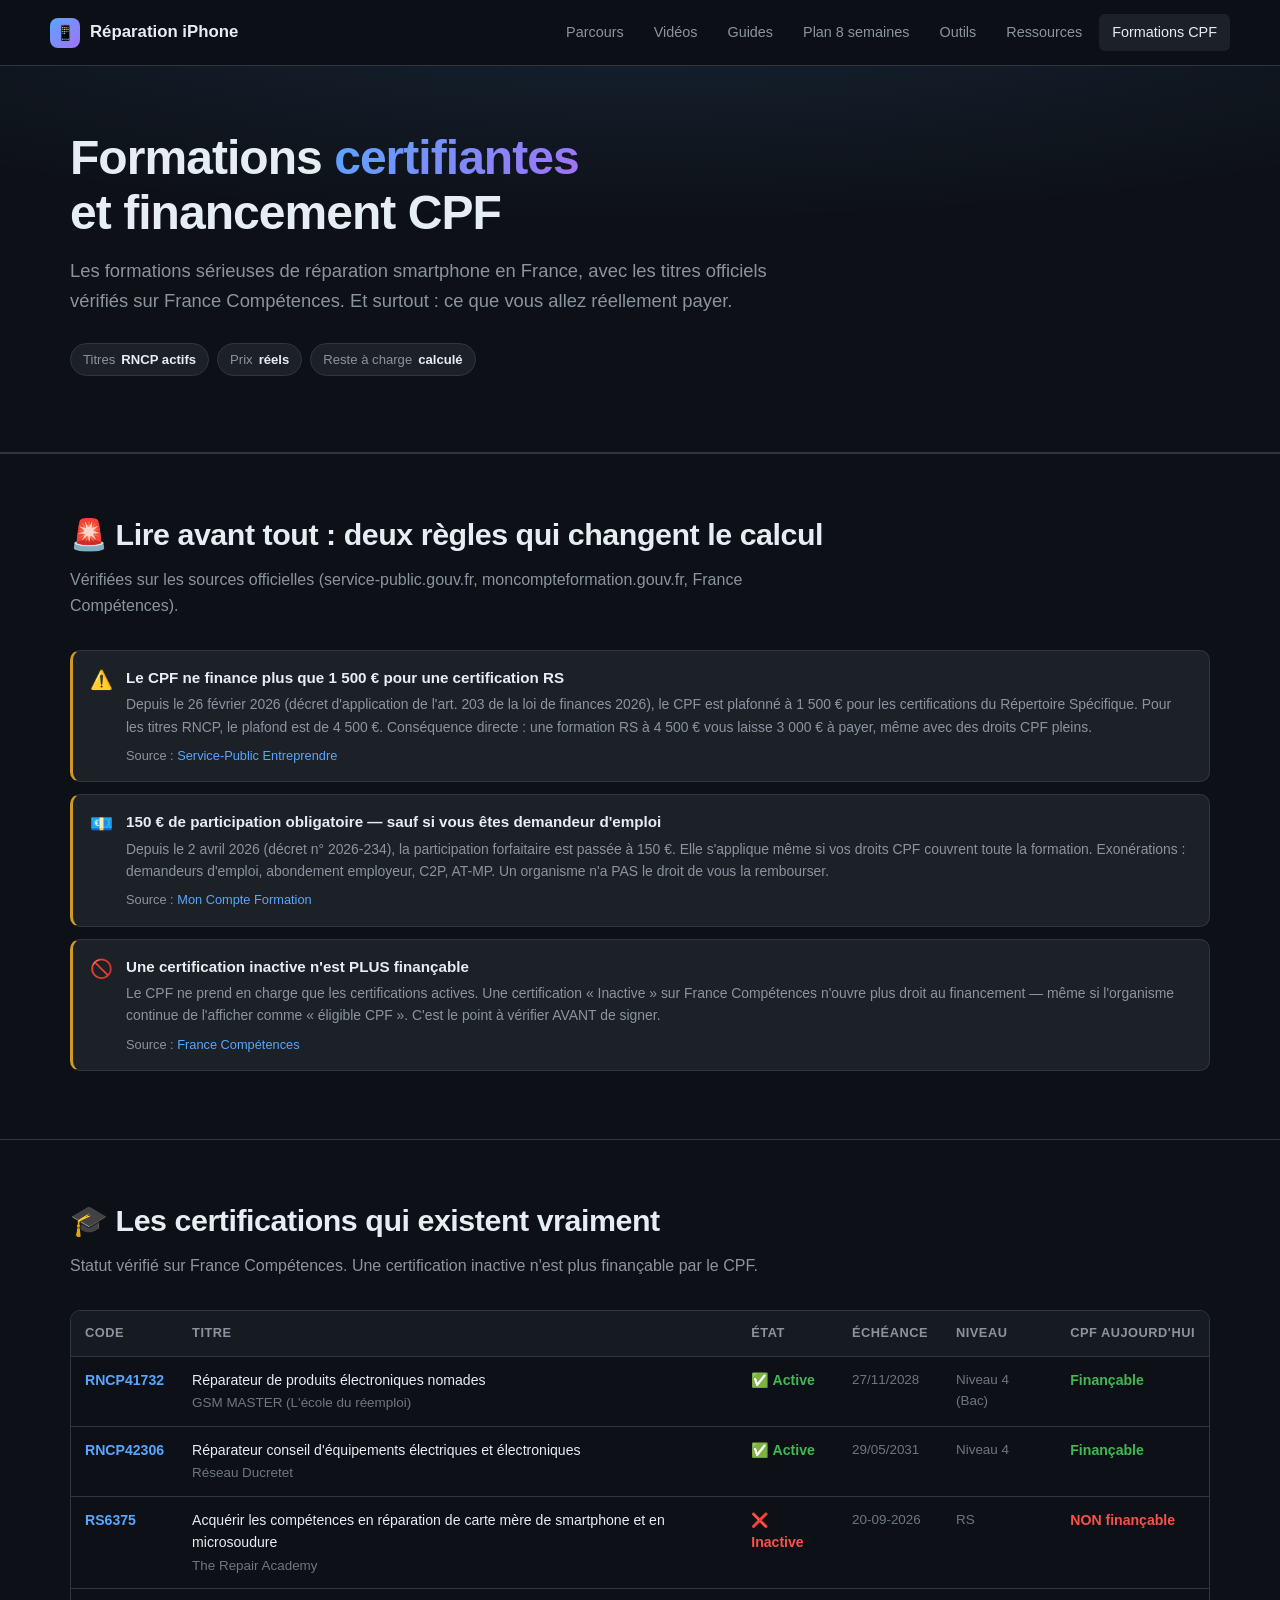
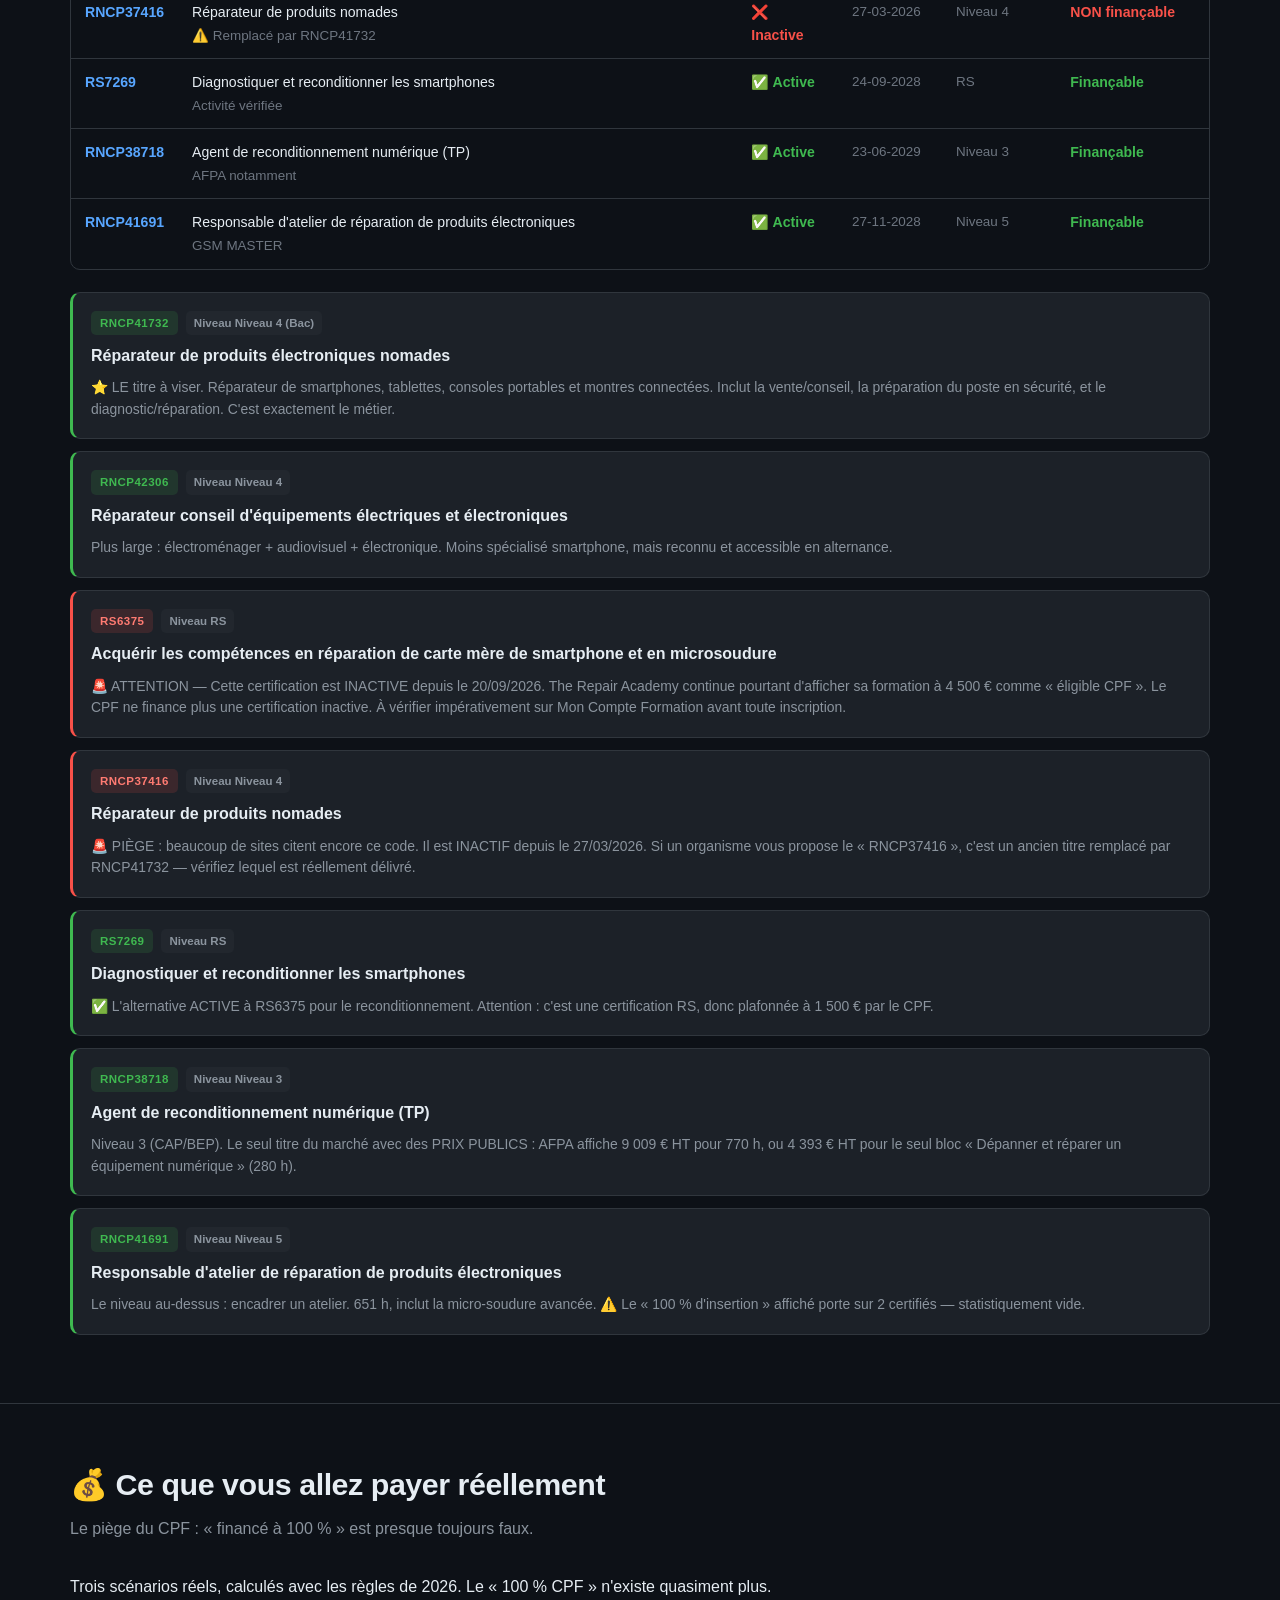
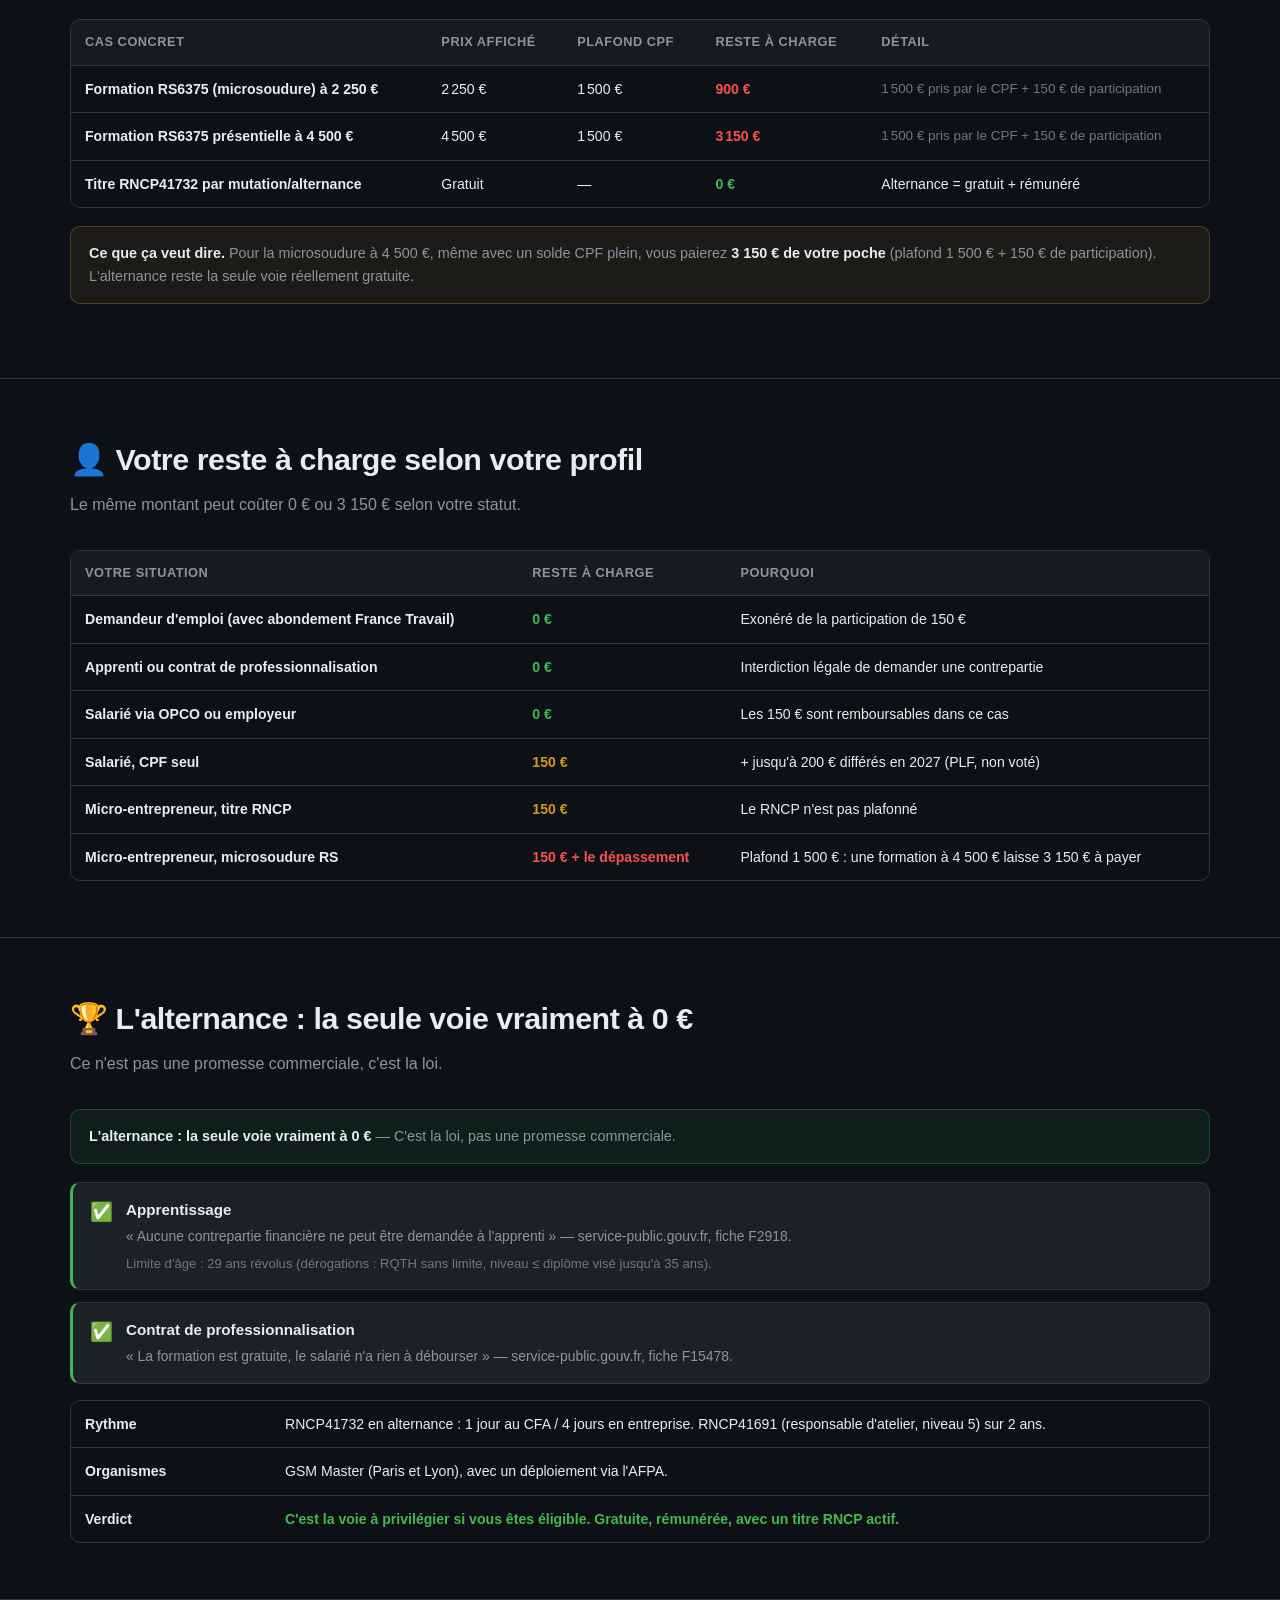
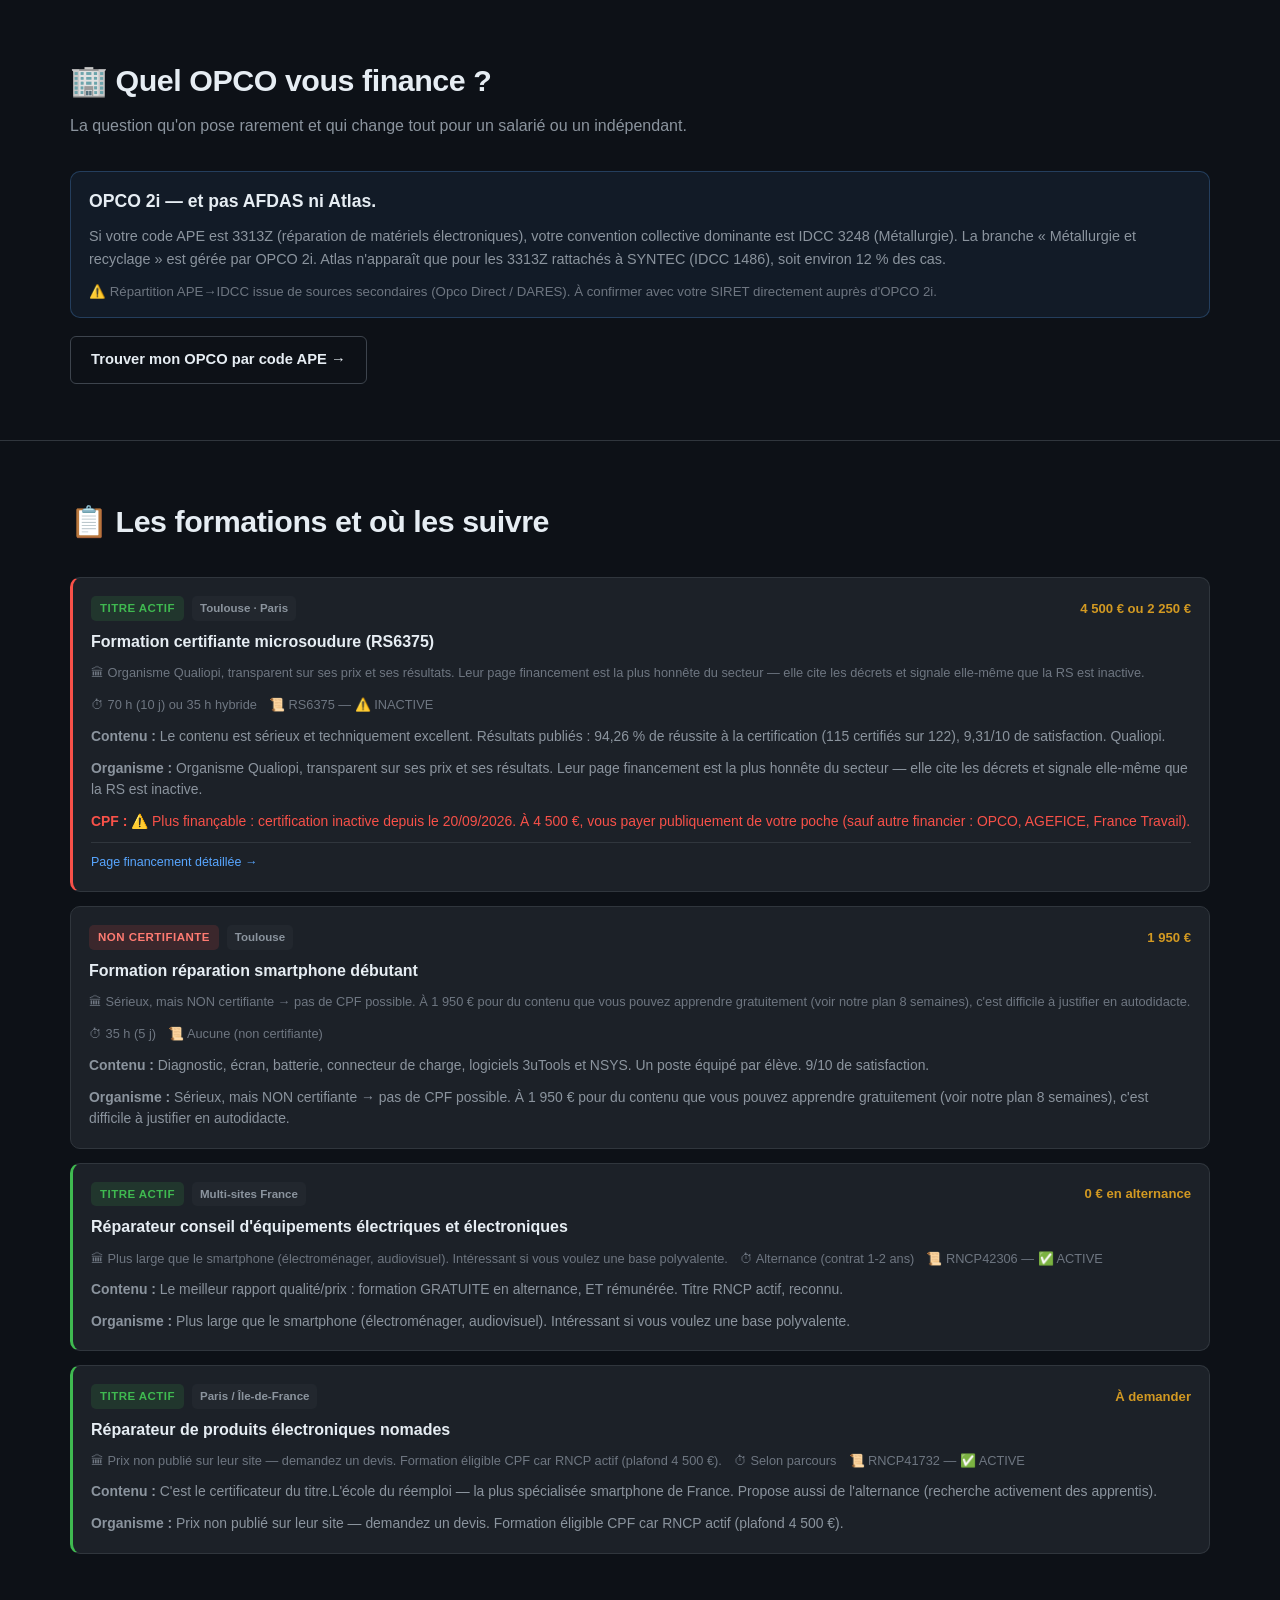
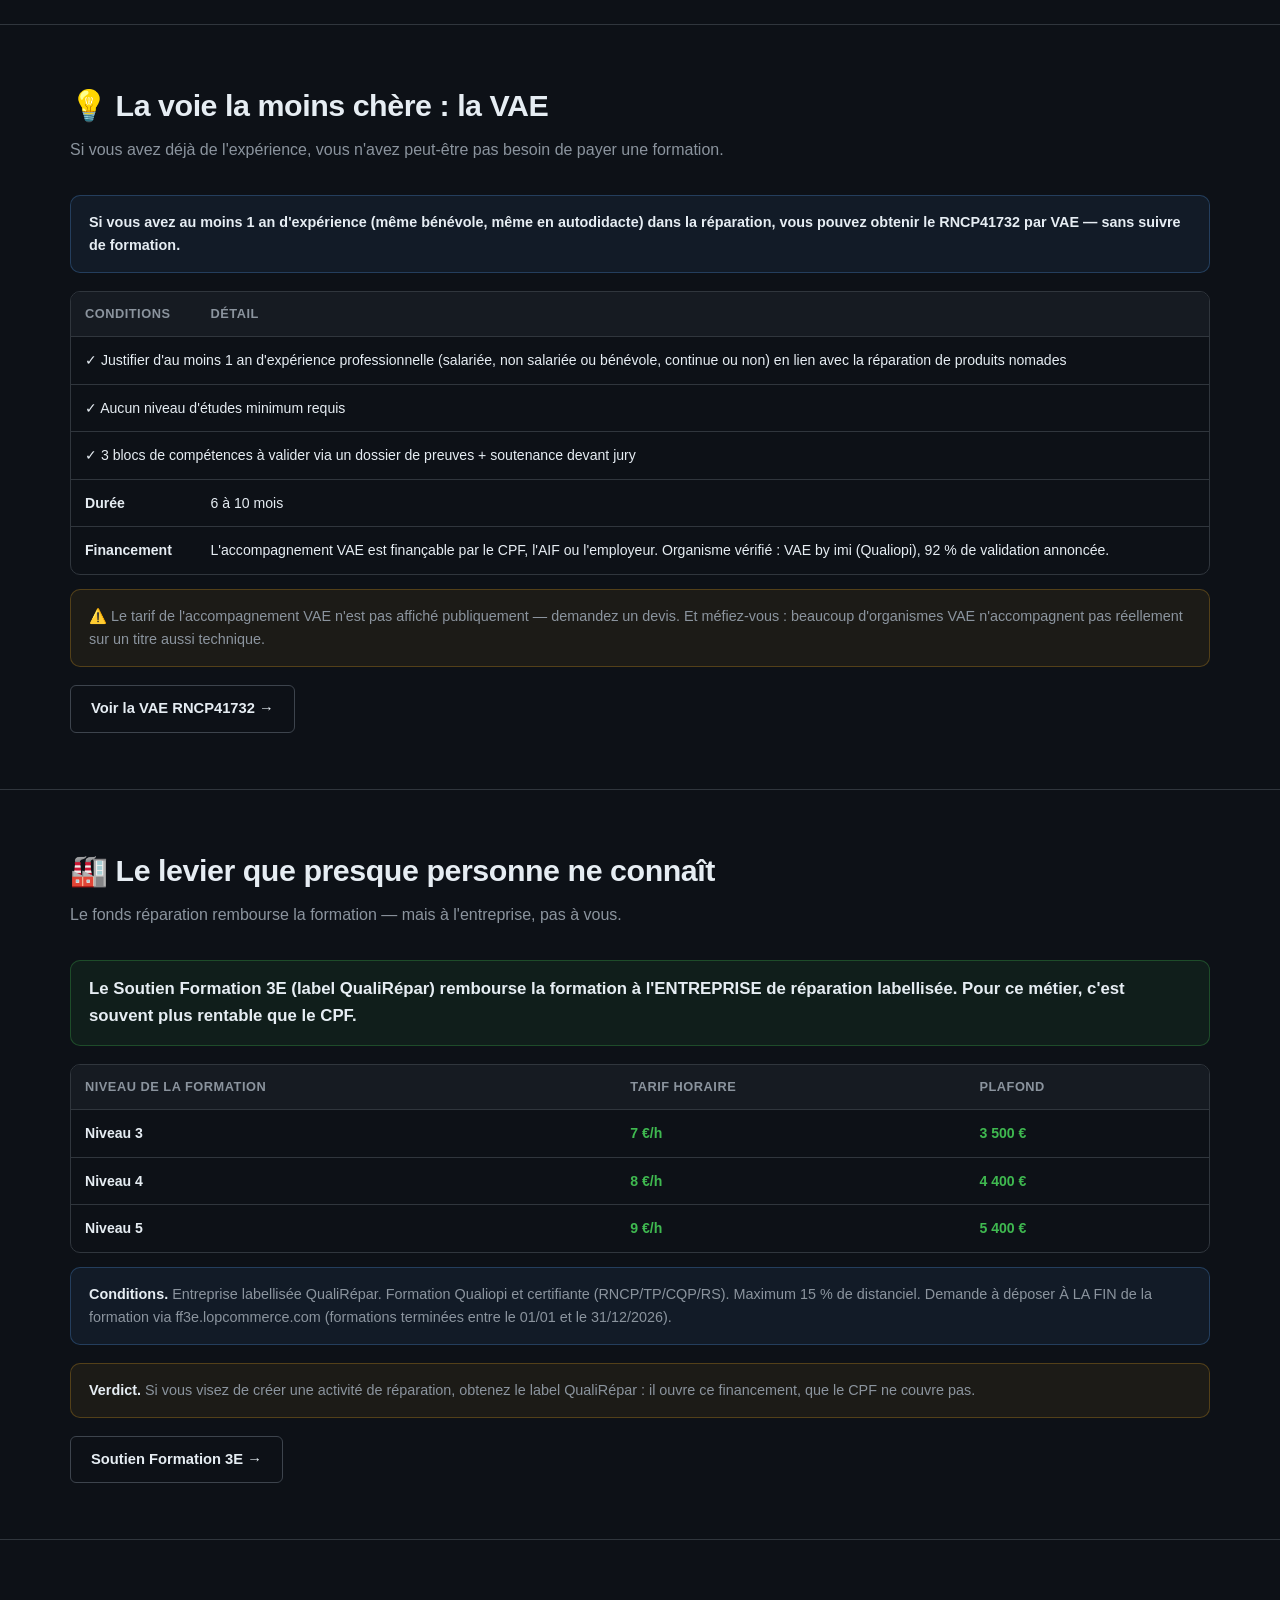
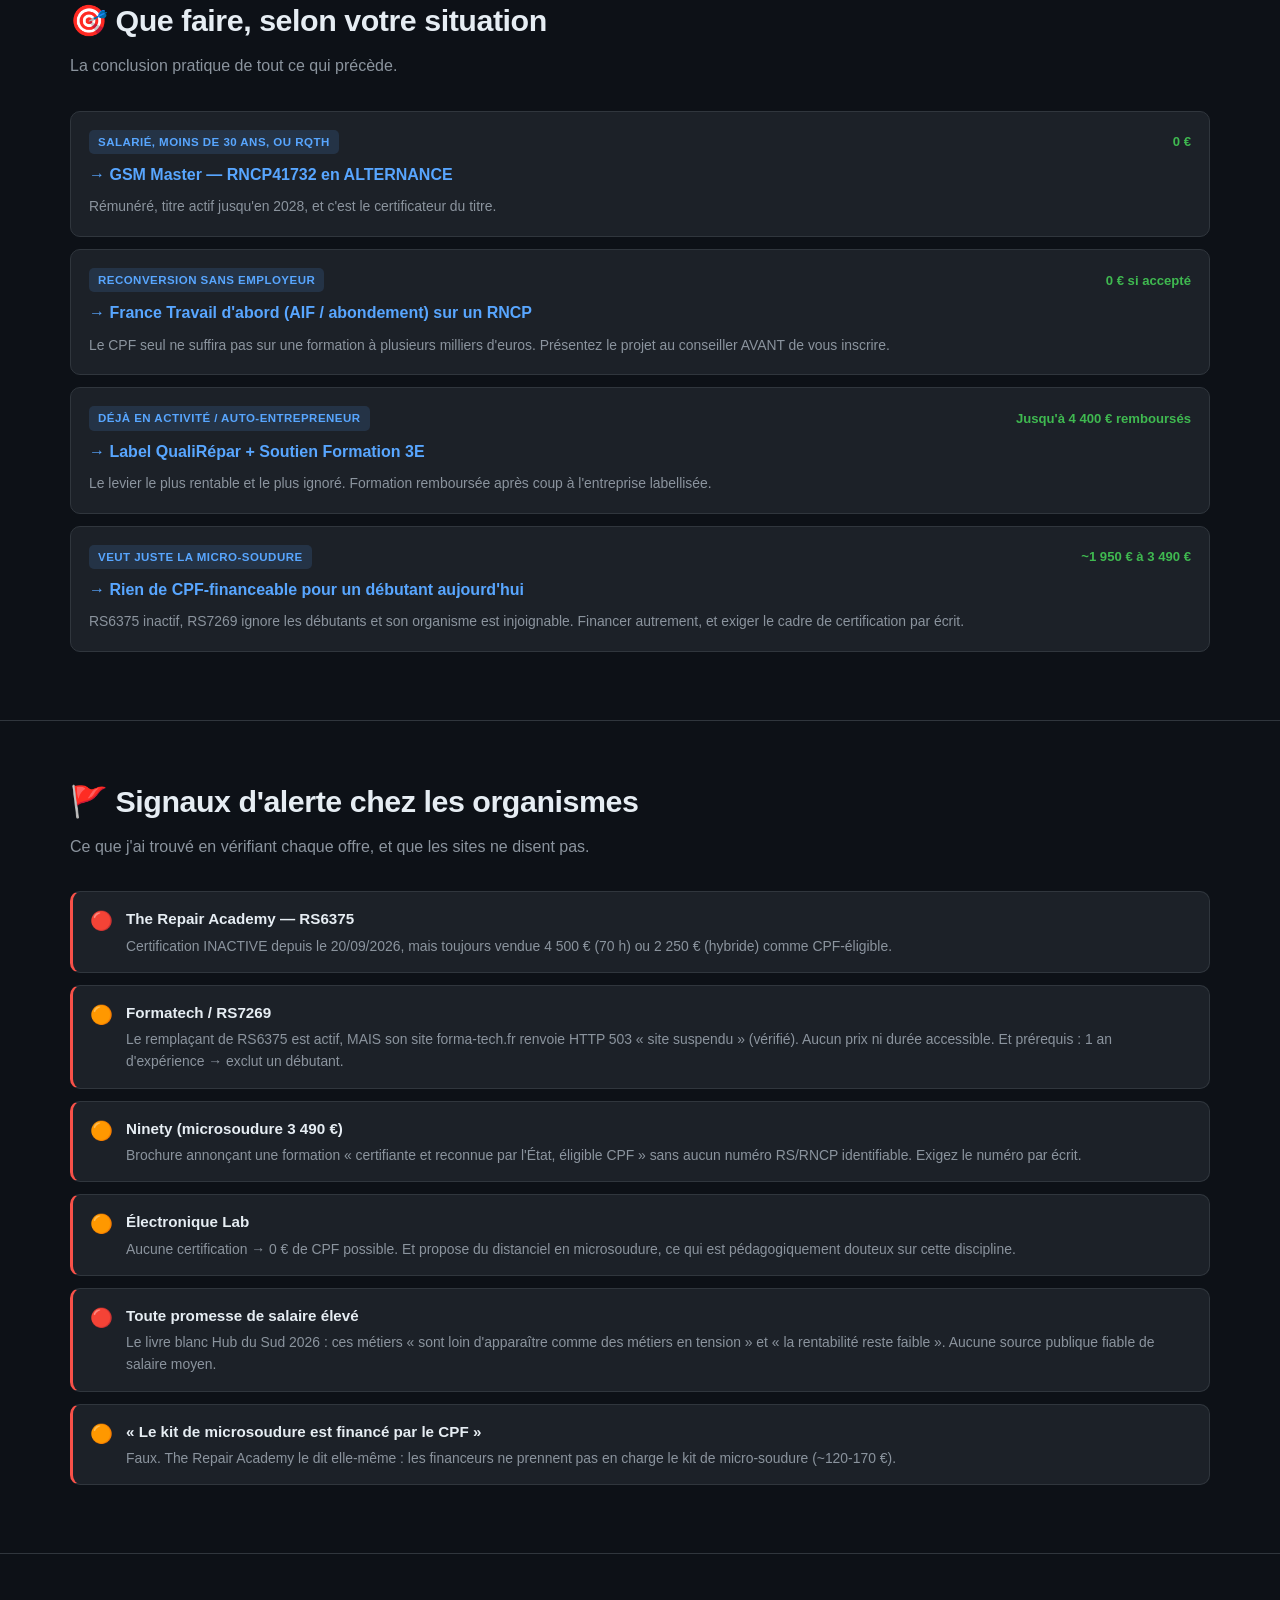
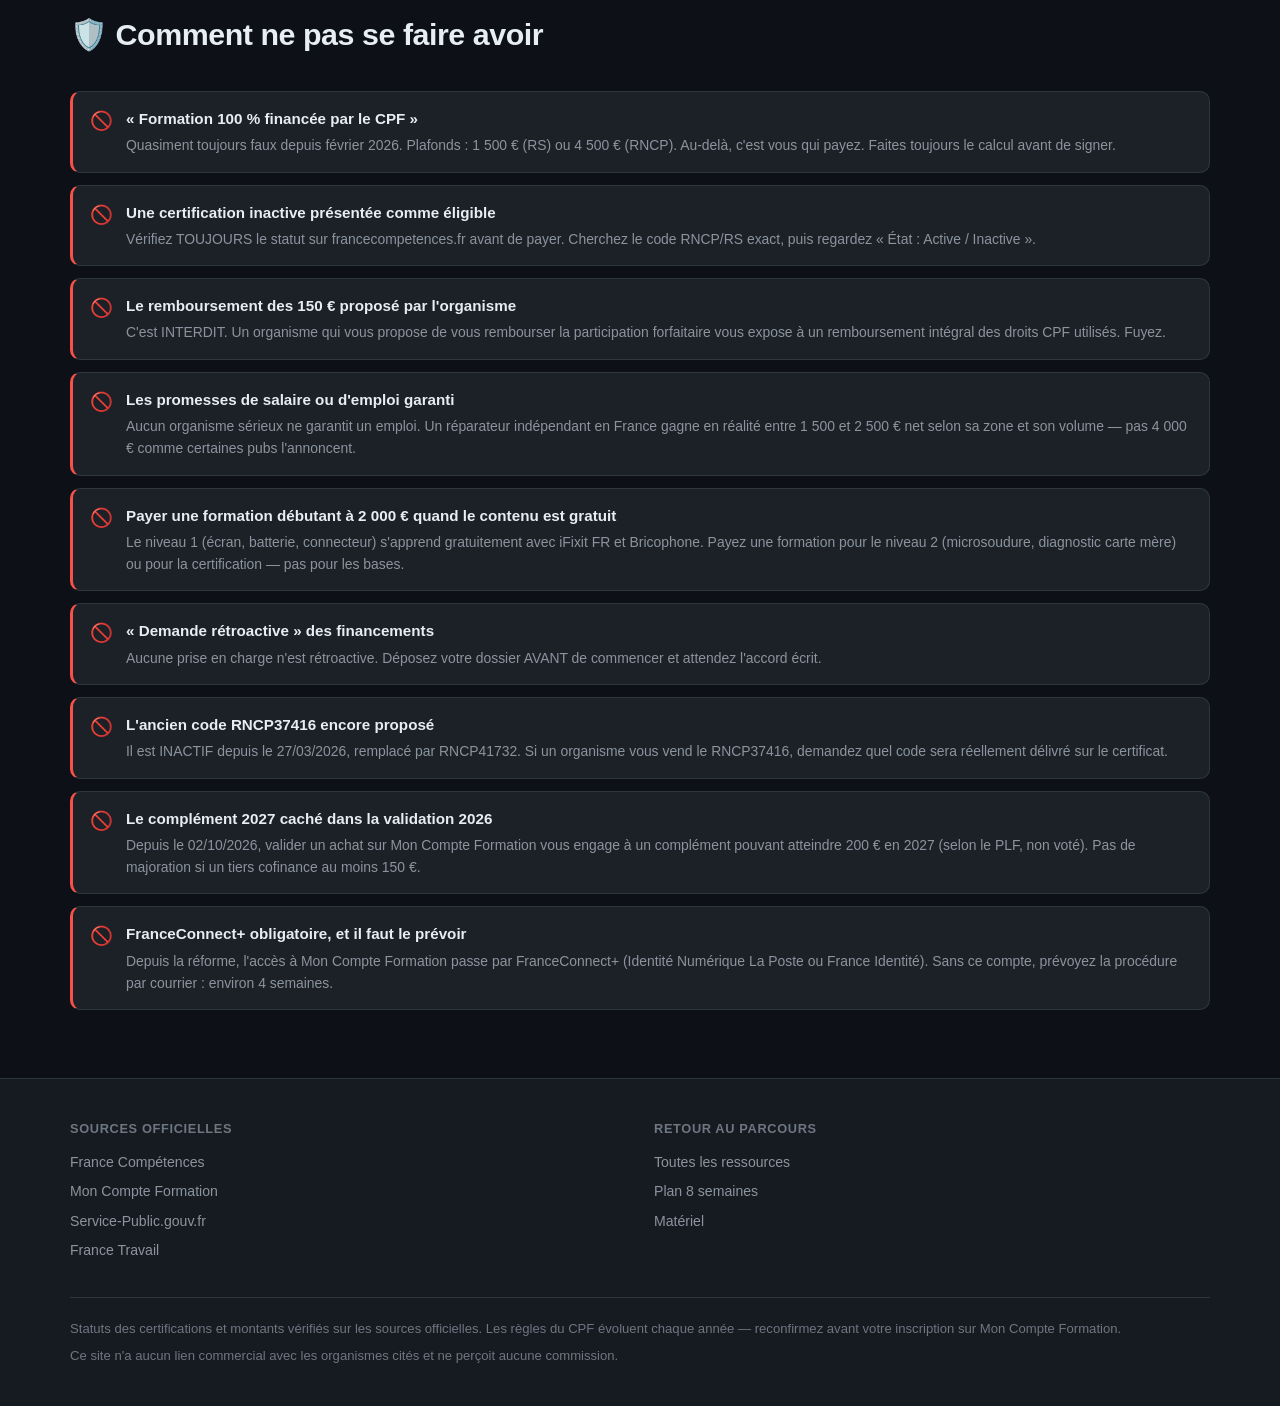
==== commit ee862963: "Formations : 7 certifications, fonds FF3E et signaux d'alerte Nouveaux titres RNCP ACTIFS verifies s" ====
--- a/formations.html
+++ b/formations.html
@@ -127,6 +127,36 @@
 <section>
   <div class="wrap">
     <div class="sec-head">
+      <h2>🏭 Le levier que presque personne ne connaît</h2>
+      <p>Le fonds réparation rembourse la formation — mais à l'entreprise, pas à vous.</p>
+    </div>
+    <div id="fonds-conteneur"></div>
+  </div>
+</section>
+
+<section>
+  <div class="wrap">
+    <div class="sec-head">
+      <h2>🎯 Que faire, selon votre situation</h2>
+      <p>La conclusion pratique de tout ce qui précède.</p>
+    </div>
+    <div id="recommandation-conteneur"></div>
+  </div>
+</section>
+
+<section>
+  <div class="wrap">
+    <div class="sec-head">
+      <h2>🚩 Signaux d'alerte chez les organismes</h2>
+      <p>Ce que j'ai trouvé en vérifiant chaque offre, et que les sites ne disent pas.</p>
+    </div>
+    <div id="organismes-alerte"></div>
+  </div>
+</section>
+
+<section>
+  <div class="wrap">
+    <div class="sec-head">
       <h2>🛡️ Comment ne pas se faire avoir</h2>
     </div>
     <div id="pieges-cpf"></div>
